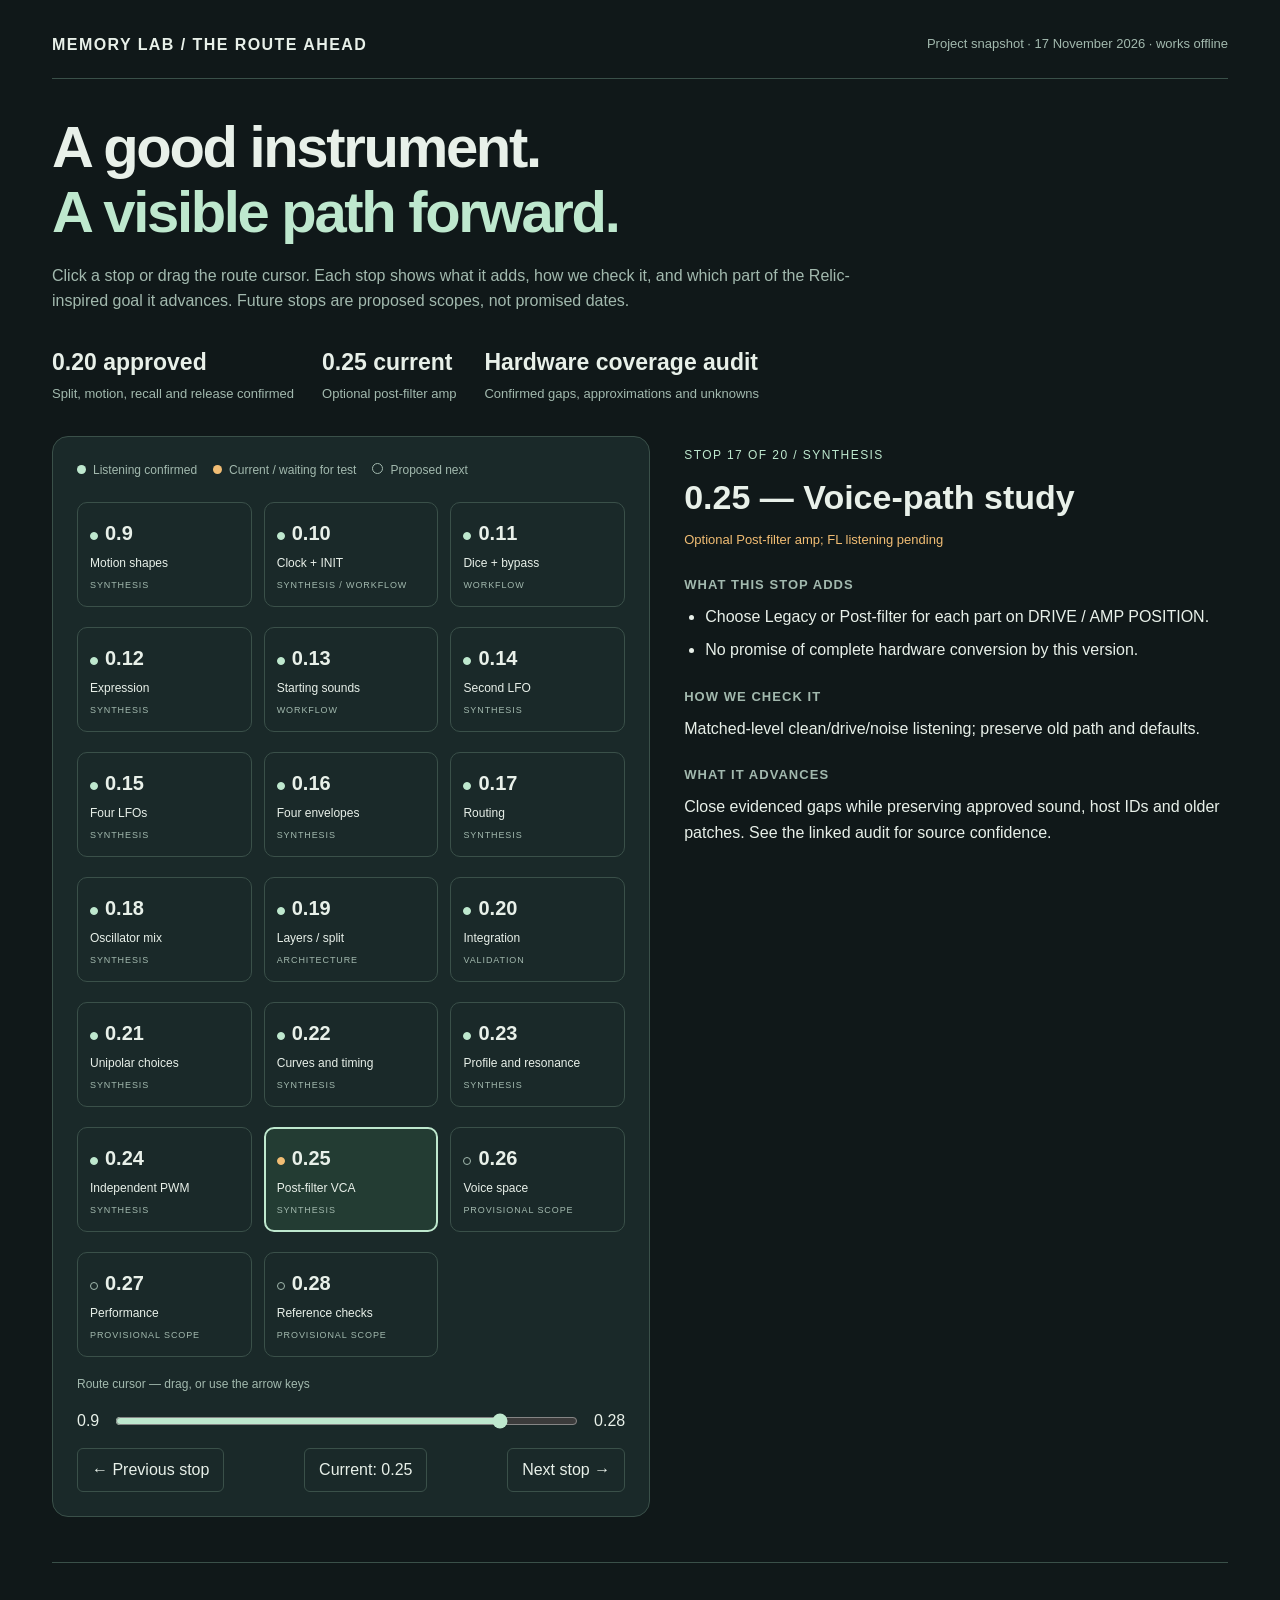
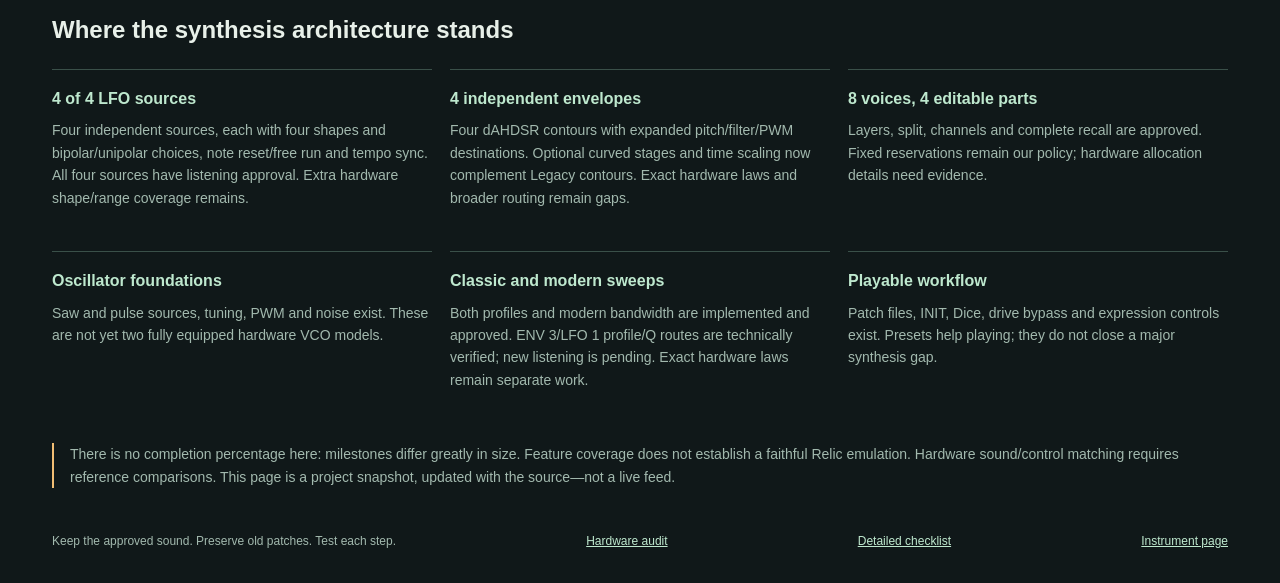
==== roadmap/index.html @ 3540ccc8 "Add optional post-filter amplitude path for 0.25" ====
<!doctype html>
<html lang="en">
<head>
<meta charset="utf-8"><meta name="viewport" content="width=device-width,initial-scale=1">
<title>Memory Lab — the route ahead</title>
<style>
:root{color-scheme:dark;--ink:#101819;--panel:#1a2929;--line:#3a5049;--text:#e8f0e9;--muted:#a2b9ae;--mint:#bee8ce;--amber:#f1bd74}*{box-sizing:border-box}body{margin:0;background:var(--ink);color:var(--text);font:16px/1.6 'Segoe UI',sans-serif}button,input{font:inherit}button{cursor:pointer}button:focus-visible,input:focus-visible,a:focus-visible{outline:3px solid var(--amber);outline-offset:5px}a{color:var(--mint)}.wrap{max-width:1240px;margin:auto;padding:32px}header{display:flex;justify-content:space-between;align-items:center;gap:24px;border-bottom:1px solid var(--line);padding-bottom:20px}.brand{font-weight:750;letter-spacing:.09em}.stamp{color:var(--muted);font-size:13px}h1{font-size:clamp(32px,5vw,58px);line-height:1.12;font-weight:600;letter-spacing:-.04em;margin:36px 0 18px}h1 em{color:var(--mint);font-style:normal}.intro{max-width:850px;color:var(--muted);margin-bottom:30px}.where{display:flex;gap:28px;flex-wrap:wrap;margin:24px 0}.where strong{display:block;font-size:23px}.where span{font-size:13px;color:var(--muted)}.layout{display:grid;grid-template-columns:1.1fr 1fr;gap:34px;margin-top:30px}.map{background:var(--panel);border:1px solid var(--line);border-radius:16px;padding:24px}.legend{display:flex;gap:16px;flex-wrap:wrap;color:var(--muted);font-size:12px;margin-bottom:22px}.legend span::before{content:'';display:inline-block;width:9px;height:9px;border-radius:50%;background:var(--mint);margin-right:7px}.legend span:nth-child(2)::before{background:var(--amber)}.legend span:nth-child(3)::before{background:transparent;border:1px solid var(--muted)}.route{display:grid;grid-template-columns:repeat(3,minmax(0,1fr));gap:20px 12px;position:relative}.stop{position:relative;text-align:left;color:var(--text);background:transparent;border:1px solid var(--line);border-radius:10px;min-height:105px;padding:13px 12px;transition:background .15s,border-color .15s}.stop:hover{background:#243d35}.stop[aria-pressed=true]{border:2px solid var(--mint);padding:12px 11px;background:#233c33}.stop .version{font-weight:700;font-size:20px;display:block}.stop .short{font-size:12px;line-height:1.3;display:block;margin-top:7px}.stop .dot{width:8px;height:8px;display:inline-block;border-radius:50%;background:transparent;border:1px solid var(--muted);margin-right:7px}.stop[data-status=approved] .dot{background:var(--mint);border-color:var(--mint)}.stop[data-status=ready] .dot,.stop[data-status=current] .dot{background:var(--amber);border-color:var(--amber)}.stop .kind{font-size:9px;letter-spacing:.1em;color:var(--muted);display:block;margin-top:7px}.route-help{font-size:12px;color:var(--muted);margin:18px 0 4px}.range-row{display:flex;align-items:center;gap:14px;margin:14px 0}input[type=range]{width:100%;accent-color:var(--mint);cursor:ew-resize}.nav{display:flex;justify-content:space-between;gap:12px}.nav button{color:var(--text);background:transparent;border:1px solid var(--line);border-radius:6px;padding:8px 14px}.nav button:disabled{opacity:.3;cursor:default}.detail{padding:10px 0}.kicker{color:var(--mint);letter-spacing:.12em;font-size:12px}.detail h2{font-size:34px;line-height:1.2;margin:12px 0}.status{font-size:13px;color:var(--amber);margin-bottom:22px}.detail h3{font-size:13px;letter-spacing:.08em;text-transform:uppercase;color:var(--muted);margin:24px 0 8px}.detail p{margin:8px 0}.detail ul{padding-left:21px;margin:8px 0}.detail li{margin:8px 0}.note{border-left:2px solid var(--amber);padding-left:16px;font-size:14px;color:var(--muted);margin-top:28px}.coverage{margin-top:45px;border-top:1px solid var(--line);padding-top:28px}.coverage h2{font-size:24px}.coverage-grid{display:grid;grid-template-columns:repeat(3,1fr);gap:18px}.coverage article{padding:16px 0;border-top:1px solid var(--line)}.coverage strong{color:var(--mint)}.coverage p{color:var(--muted);font-size:14px;margin:8px 0}footer{color:var(--muted);font-size:12px;padding-top:30px;display:flex;justify-content:space-between;gap:15px;flex-wrap:wrap}noscript{display:block;padding:20px;border:1px solid var(--amber)}@media(max-width:850px){.layout{grid-template-columns:1fr}.coverage-grid{grid-template-columns:1fr 1fr}.detail{min-height:0}}@media(max-width:480px){.wrap{padding:20px}.map{padding:16px}.route{gap:12px 8px}.stop{padding:10px 8px;min-height:110px}.stop[aria-pressed=true]{padding:9px 7px}.stop .short{font-size:11px}.stop .kind{font-size:8px}.coverage-grid{grid-template-columns:1fr}header{align-items:flex-start;flex-direction:column;gap:6px}.detail h2{font-size:28px}}@media(prefers-reduced-motion:reduce){*{transition:none!important}}
</style>
</head>
<body><main class="wrap">
<header><div class="brand">MEMORY LAB / THE ROUTE AHEAD</div><div class="stamp">Project snapshot · 17 November 2026 · works offline</div></header>
<h1>A good instrument.<br><em>A visible path forward.</em></h1>
<p class="intro">Click a stop or drag the route cursor. Each stop shows what it adds, how we check it, and which part of the Relic-inspired goal it advances. Future stops are proposed scopes, not promised dates.</p>
<div class="where"><div><strong>0.20 approved</strong><span>Split, motion, recall and release confirmed</span></div><div><strong>0.25 current</strong><span>Optional post-filter amp</span></div><div><strong>Hardware coverage audit</strong><span>Confirmed gaps, approximations and unknowns</span></div></div>
<div class="layout">
 <section class="map" aria-label="Interactive milestone route">
  <div class="legend"><span>Listening confirmed</span><span>Current / waiting for test</span><span>Proposed next</span></div>
  <div id="route" class="route" role="group" aria-label="Choose a version stop"></div>
  <p class="route-help"><label for="cursor">Route cursor — drag, or use the arrow keys</label></p>
  <div class="range-row"><span aria-hidden="true">0.9</span><input id="cursor" type="range" min="0" max="19" value="16" step="1" aria-label="Selected milestone"><span aria-hidden="true">0.28</span></div>
  <div class="nav"><button id="previous" type="button">← Previous stop</button><button id="current" type="button">Current: 0.25</button><button id="next" type="button">Next stop →</button></div>
 </section>
 <section id="detail" class="detail" aria-live="polite" aria-atomic="true"></section>
</div>
<section class="coverage"><h2>Where the synthesis architecture stands</h2><div class="coverage-grid">
<article><strong>4 of 4 LFO sources</strong><p>Four independent sources, each with four shapes and bipolar/unipolar choices, note reset/free run and tempo sync. All four sources have listening approval. Extra hardware shape/range coverage remains.</p></article>
<article><strong>4 independent envelopes</strong><p>Four dAHDSR contours with expanded pitch/filter/PWM destinations. Optional curved stages and time scaling now complement Legacy contours. Exact hardware laws and broader routing remain gaps.</p></article>
<article><strong>8 voices, 4 editable parts</strong><p>Layers, split, channels and complete recall are approved. Fixed reservations remain our policy; hardware allocation details need evidence.</p></article>
<article><strong>Oscillator foundations</strong><p>Saw and pulse sources, tuning, PWM and noise exist. These are not yet two fully equipped hardware VCO models.</p></article>
<article><strong>Classic and modern sweeps</strong><p>Both profiles and modern bandwidth are implemented and approved. ENV 3/LFO 1 profile/Q routes are technically verified; new listening is pending. Exact hardware laws remain separate work.</p></article>
<article><strong>Playable workflow</strong><p>Patch files, INIT, Dice, drive bypass and expression controls exist. Presets help playing; they do not close a major synthesis gap.</p></article>
</div></section>
<p class="note">There is no completion percentage here: milestones differ greatly in size. Feature coverage does not establish a faithful Relic emulation. Hardware sound/control matching requires reference comparisons. This page is a project snapshot, updated with the source—not a live feed.</p>
<footer><span>Keep the approved sound. Preserve old patches. Test each step.</span><a href="../RELIC-COVERAGE-AUDIT.md">Hardware audit</a><a href="../MILESTONES.md">Detailed checklist</a><a href="../docs/index.html">Instrument page</a></footer>
<noscript>Enable JavaScript for the clickable route. The current milestone is 0.20 integration. Waveforms and alpha.2 recall confirmed; modern filter checks approved; part sounds and recall confirmed; live CPU and full automation checks remain. The coverage summary below and the detailed checklist remain readable without it.</noscript>
</main>
<script>
"use strict";
const stops=[
 {v:"0.9",title:"LFO shapes",short:"Motion shapes",kind:"Synthesis",status:"approved",state:"Implemented · Holger confirmed musical behaviour",adds:["Sine, triangle, rising saw and pulse modulation.","Existing sine patches keep their sound."],check:"Compare shapes on pitch, PWM and cutoff.",goal:"Broader movement from the existing single per-voice LFO. Four independent LFOs are not implemented yet."},
 {v:"0.10",title:"Motion clock + INIT",short:"Clock + INIT",kind:"Synthesis / workflow",status:"approved",state:"Implemented · clock movement confirmed by Holger",adds:["Host-tempo sync, six divisions and internal fallback tempo.","Note-retrigger or free-running LFO phase.","INIT restores the factory sound."],check:"Hear tempo-related movement; compare note resets and free run.",goal:"Timing control for modulation; not PPQ/bar phase alignment or additional LFOs."},
 {v:"0.11",title:"Dice + drive bypass",short:"Dice + bypass",kind:"Workflow",status:"approved",state:"Implemented · generated sounds, bypass and Undo confirmed",adds:["Bounded random patches, section locks and one-roll Undo.","Optional BYPASS DRIVES sets both drives to zero on the next roll."],check:"Roll, check both drive values, then Undo to the previous complete sound.",goal:"Sound discovery and safe experimentation. This does not add a missing Relic synthesis module."},
 {v:"0.12",title:"Keyboard expression",short:"Expression",kind:"Synthesis",status:"approved",state:"Implemented · all three expression controls confirmed with keyboard",adds:["Independent amplitude and filter-envelope velocity sensitivity.","Filter key tracking around MIDI 60 / C4.","49 stable host controls; existing patches retain neutral defaults."],check:"Soft/hard same-note comparisons; C3/C4/C5 at 0% versus 100% tracking.",goal:"More deliberate performance response. Channel pressure exists; full MPE does not."},
 {v:"0.13",title:"Starting sounds + browser",short:"Starting sounds",kind:"Workflow",status:"approved",state:"Implemented · all eight starting sounds approved by Holger",adds:["Eight original starting sounds, from bass/pluck to pad/noise and clocked arp.","Category selection, explicit LOAD SOUND and one-step UNDO LOAD.","Browsing is passive; loading preserves output and sets both drives to zero."],check:"Browse without changing audio. Load, play fresh notes, check output/drives, then Undo. Try saved edits through ordinary SAVE/LOAD.",goal:"Makes the instrument easier to explore. No DSP, parameter-count or patch-schema change; not a major synthesis-coverage milestone."},
 {v:"0.14",title:"A second independent LFO",short:"Second LFO",kind:"Synthesis",status:"approved",state:"Implemented · LFO 2 routes, combined movement, sync, retrigger and recall confirmed",adds:["A second per-voice modulation source with independent timing and shape.","Separate depths for useful destinations; new controls default inactive."],check:"Hear two different rates at once; isolate each source and verify old-patch parity.",goal:"First step from one LFO toward four independent modulation sources."},
 {v:"0.15",title:"Four independent LFOs",short:"Four LFOs",kind:"Synthesis",status:"approved",state:"LFO 3 filter / LFO 4 pitch solo and combined confirmed; patch and FL restart recall confirmed",adds:["LFO 3 and LFO 4 add independent timing, shape and pitch/PWM/filter depths.","All added depths default inactive; old sounds and LFO 1/2 settings are preserved.","Four shapes per source now; further shapes, ranges and routing remain explicit gaps."],check:"Solo each source, combine rates/shapes, exercise sync/retrigger and measure CPU.",goal:"Closes the LFO-count gap. Count alone does not establish identical hardware behaviour."},
 {v:"0.16",title:"Four envelopes",short:"Four envelopes",kind:"Synthesis",status:"approved",state:"ENV 3 pitch, ENV 4 cutoff, patch and full FL restart recall confirmed",adds:["Third and fourth independent per-voice dAHDSR envelopes.","Independent pitch/filter depths, contour previews and old-sound preservation."],check:"Isolate each contour, then combine sustained and percussive modulation. Check release and voice stealing.",goal:"Closes the envelope-count gap while preserving existing amplitude/filter contours."},
 {v:"0.17",title:"Broader modulation routing",short:"Routing",kind:"Synthesis",status:"approved",state:"Tested routes, auto-load and patch/FL restart recall confirmed",adds:["Four LFO tremolo depths, pitch from amplitude/filter contours, ENV 3/4 PWM.","Optional preset auto-load, off by default; previous IDs and sounds preserved."],check:"Zero-amount bypass, destination isolation, combined extremes, automation and state migration.",goal:"Connects the additional sources into a useful instrument. Exact hardware routing still needs a refreshed specification."},
 {v:"0.18",title:"Oscillator expansion: first step",short:"Oscillator mix",kind:"Synthesis",status:"approved",state:"Waveforms, modern sweep/BW, inactive controls and patch/project recall confirmed",adds:["OSC 1 pulse, OSC 2 saw and separate static OSC 1 pulse width.","106 controls; old sounds preserved. FILTER / MODERN adds the continuous five-profile sweep and bandwidth."],check:"Waveform and recall tests passed. Next: enable MODERN, sweep profile, compare BP4 bandwidth, save/reload.",goal:"Expands both oscillator cores without claiming hard sync or a measured SEM circuit model."},
 {v:"0.19",title:"Four editable parts",short:"Layers / split",kind:"Architecture",status:"approved",state:"Holger confirmed layers, split, complete recall, voice reservations and MIDI routing",adds:["Single / 2-layer / 2-way split / 4-layer share eight voices.","Independent sounds, MIDI channels, selected-part editing, copy and complete persistence.","409 stable controls; older sounds migrate to Single / Part 1."],check:"Prepare two distinct sounds, compare layer and split, then save/load and project recall.",goal:"First playable multitimbral checkpoint; fixed reservations and one global arp remain limits."},
 {v:"0.20",title:"The instrument together",short:"Integration",kind:"Validation",status:"approved",state:"Technical checks and Holger split/motion/release regression approved",adds:["Four-rate combined parts, filters, modulation, drive and arp tests.","34 existing actual VST3 recordings remain byte-identical; three combined module fixtures pass.","409 IDs, schema 15 and host state 17 remain unchanged."],check:"Patch/host/block exact parity, voice cap, tempo fallback, panic and actual module lifecycle. Live CPU, FL recording/undo and long playing remain open.",goal:"A reliability checkpoint, not a claim of complete hardware conversion. Remaining oscillator/modulation coverage and hardware reference comparisons guide the next stages."},
{"v": "0.21", "title": "LFO polarity", "short": "Unipolar choices", "kind": "Synthesis", "status": "approved", "state": "Holger confirmed PULSE/SINE polarity, patch/project recall and older 0.17 patch loading", "adds": ["Four-source unipolar options; preserve existing bipolar patches.", "No promise of complete hardware conversion by this version."], "check": "Append neutral-default controls; verify preview, tremolo math, signs and recall.", "goal": "Close evidenced gaps while preserving approved sound, host IDs and older patches. See the linked audit for source confidence."},
{"v": "0.22", "title": "Envelope character", "short": "Curves and timing", "kind": "Synthesis", "status": "approved", "state": "Holger confirmed amplitude curves, timing scale, patch recall and FL restart recall", "adds": ["Optional exponential contours and extended timing with compatible mapping.", "No promise of complete hardware conversion by this version."], "check": "Compare contour fixtures, stage edges and release; do not claim exact CEM3310 behavior.", "goal": "Close evidenced gaps while preserving approved sound, host IDs and older patches. See the linked audit for source confidence."},
{"v": "0.23", "title": "Filter modulation", "short": "Profile and resonance", "kind": "Synthesis", "status": "approved", "state": "Individual routes heard in FL Studio", "adds": ["Add evidenced profile/resonance destinations before a general matrix.", "No promise of complete hardware conversion by this version."], "check": "Isolate routes; check smoothing, stability, high-Q headroom and recall.", "goal": "Close evidenced gaps while preserving approved sound, host IDs and older patches. See the linked audit for source confidence."},
{"v": "0.24", "title": "Oscillator coverage", "short": "Independent PWM", "kind": "Synthesis", "status": "approved", "state": "PWM movement, isolation and patch recall confirmed in FL", "adds": ["Add six independent OSC 1 PWM depths per part. Sync and cross-modulation remain separate investigations.", "No promise of complete hardware conversion by this version."], "check": "Spectral/aliasing checks, single-note/chord audio and exact legacy preservation.", "goal": "Close evidenced gaps while preserving approved sound, host IDs and older patches. See the linked audit for source confidence."},
{"v": "0.25", "title": "Voice-path study", "short": "Post-filter VCA", "kind": "Synthesis", "status": "current", "state": "Optional Post-filter amp; FL listening pending", "adds": ["Choose Legacy or Post-filter for each part on DRIVE / AMP POSITION.", "No promise of complete hardware conversion by this version."], "check": "Matched-level clean/drive/noise listening; preserve old path and defaults.", "goal": "Close evidenced gaps while preserving approved sound, host IDs and older patches. See the linked audit for source confidence."},
{"v": "0.26", "title": "Stereo and unison", "short": "Voice space", "kind": "Provisional scope", "status": "planned", "state": "Proposed scope; can split or change with evidence", "adds": ["Investigate voice pan, output buses and four/eight-voice stacks.", "No promise of complete hardware conversion by this version."], "check": "Verify voice budget, routing, normalization and evidence for hardware policy.", "goal": "Close evidenced gaps while preserving approved sound, host IDs and older patches. See the linked audit for source confidence."},
{"v": "0.27", "title": "Parts and expression", "short": "Performance", "kind": "Provisional scope", "status": "planned", "state": "Proposed scope; can split or change with evidence", "adds": ["Extend zones/reservations and expression where evidence supports them.", "No promise of complete hardware conversion by this version."], "check": "Controller/state tests; individual-key bends alone do not prove complete MPE.", "goal": "Close evidenced gaps while preserving approved sound, host IDs and older patches. See the linked audit for source confidence."},
{"v": "0.28", "title": "Fidelity and release review", "short": "Reference checks", "kind": "Provisional scope", "status": "planned", "state": "Proposed scope; can split or change with evidence", "adds": ["Run hardware comparisons where possible, realtime and full DAW checks.", "No promise of complete hardware conversion by this version."], "check": "CPU/dropout, aliasing, automation/undo and long playing; explicitly retain unknowns.", "goal": "Close evidenced gaps while preserving approved sound, host IDs and older patches. See the linked audit for source confidence."}
];
const route=document.getElementById('route'),cursor=document.getElementById('cursor'),detail=document.getElementById('detail');
let selected=14;
stops.forEach((s,i)=>{const b=document.createElement('button');b.type='button';b.className='stop';b.dataset.status=s.status;b.setAttribute('aria-label',`${s.v}: ${s.title}. ${s.state}`);b.innerHTML=`<span class="version"><span class="dot" aria-hidden="true"></span>${s.v}</span><span class="short">${s.short}</span><span class="kind">${s.kind.toUpperCase()}</span>`;b.addEventListener('click',()=>select(i));route.appendChild(b);});
function select(index){selected=Math.max(0,Math.min(stops.length-1,index));const s=stops[selected];cursor.value=selected;cursor.setAttribute('aria-valuetext',`${s.v}: ${s.title}`);[...route.children].forEach((b,i)=>b.setAttribute('aria-pressed',String(i===selected)));detail.innerHTML=`<div class="kicker">STOP ${selected+1} OF ${stops.length} / ${s.kind.toUpperCase()}</div><h2>${s.v} — ${s.title}</h2><div class="status">${s.state}</div><h3>What this stop adds</h3><ul>${s.adds.map(t=>`<li>${t}</li>`).join('')}</ul><h3>How we check it</h3><p>${s.check}</p><h3>What it advances</h3><p>${s.goal}</p>`;document.getElementById('previous').disabled=selected===0;document.getElementById('next').disabled=selected===stops.length-1;}
cursor.addEventListener('input',()=>select(Number(cursor.value)));document.getElementById('previous').addEventListener('click',()=>select(selected-1));document.getElementById('next').addEventListener('click',()=>select(selected+1));document.getElementById('current').addEventListener('click',()=>select(16));select(16);
</script></body></html>
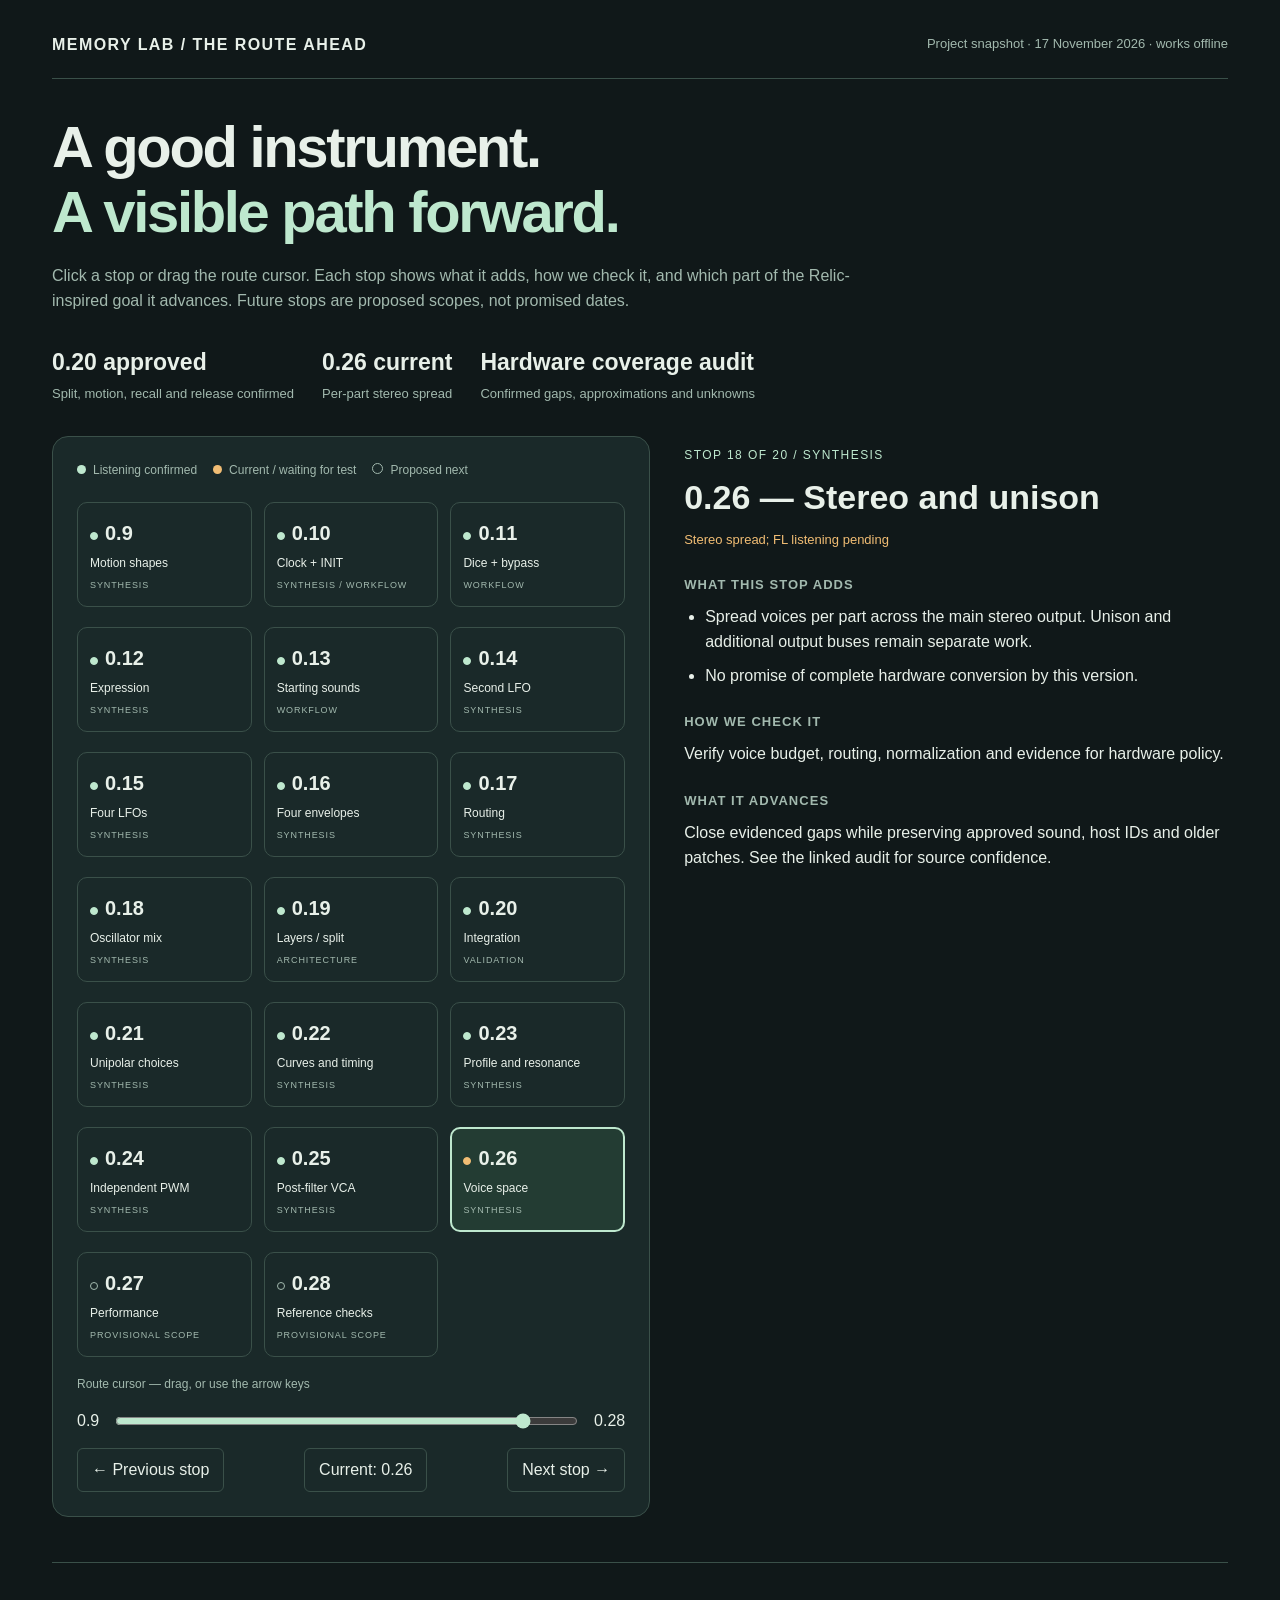
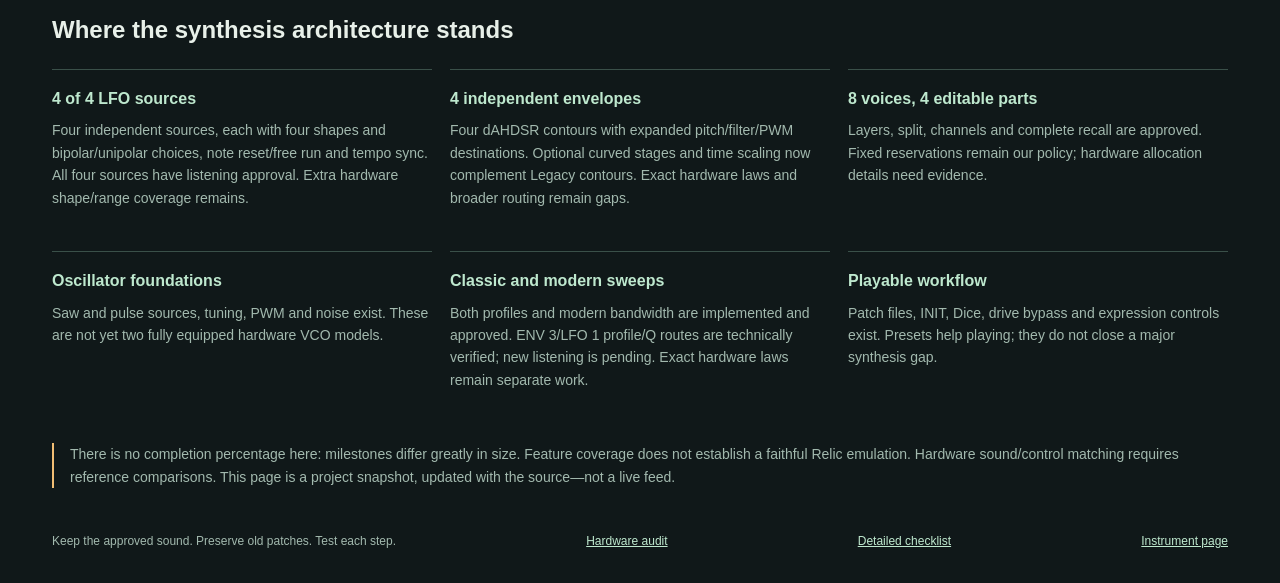
==== commit 38d78690: "Add per-part stereo voice spread for 0.26" ====
--- a/roadmap/index.html
+++ b/roadmap/index.html
@@ -11,14 +11,14 @@
 <header><div class="brand">MEMORY LAB / THE ROUTE AHEAD</div><div class="stamp">Project snapshot · 17 November 2026 · works offline</div></header>
 <h1>A good instrument.<br><em>A visible path forward.</em></h1>
 <p class="intro">Click a stop or drag the route cursor. Each stop shows what it adds, how we check it, and which part of the Relic-inspired goal it advances. Future stops are proposed scopes, not promised dates.</p>
-<div class="where"><div><strong>0.20 approved</strong><span>Split, motion, recall and release confirmed</span></div><div><strong>0.25 current</strong><span>Optional post-filter amp</span></div><div><strong>Hardware coverage audit</strong><span>Confirmed gaps, approximations and unknowns</span></div></div>
+<div class="where"><div><strong>0.20 approved</strong><span>Split, motion, recall and release confirmed</span></div><div><strong>0.26 current</strong><span>Per-part stereo spread</span></div><div><strong>Hardware coverage audit</strong><span>Confirmed gaps, approximations and unknowns</span></div></div>
 <div class="layout">
  <section class="map" aria-label="Interactive milestone route">
   <div class="legend"><span>Listening confirmed</span><span>Current / waiting for test</span><span>Proposed next</span></div>
   <div id="route" class="route" role="group" aria-label="Choose a version stop"></div>
   <p class="route-help"><label for="cursor">Route cursor — drag, or use the arrow keys</label></p>
-  <div class="range-row"><span aria-hidden="true">0.9</span><input id="cursor" type="range" min="0" max="19" value="16" step="1" aria-label="Selected milestone"><span aria-hidden="true">0.28</span></div>
-  <div class="nav"><button id="previous" type="button">← Previous stop</button><button id="current" type="button">Current: 0.25</button><button id="next" type="button">Next stop →</button></div>
+  <div class="range-row"><span aria-hidden="true">0.9</span><input id="cursor" type="range" min="0" max="19" value="17" step="1" aria-label="Selected milestone"><span aria-hidden="true">0.28</span></div>
+  <div class="nav"><button id="previous" type="button">← Previous stop</button><button id="current" type="button">Current: 0.26</button><button id="next" type="button">Next stop →</button></div>
  </section>
  <section id="detail" class="detail" aria-live="polite" aria-atomic="true"></section>
 </div>
@@ -53,8 +53,8 @@
 {"v": "0.22", "title": "Envelope character", "short": "Curves and timing", "kind": "Synthesis", "status": "approved", "state": "Holger confirmed amplitude curves, timing scale, patch recall and FL restart recall", "adds": ["Optional exponential contours and extended timing with compatible mapping.", "No promise of complete hardware conversion by this version."], "check": "Compare contour fixtures, stage edges and release; do not claim exact CEM3310 behavior.", "goal": "Close evidenced gaps while preserving approved sound, host IDs and older patches. See the linked audit for source confidence."},
 {"v": "0.23", "title": "Filter modulation", "short": "Profile and resonance", "kind": "Synthesis", "status": "approved", "state": "Individual routes heard in FL Studio", "adds": ["Add evidenced profile/resonance destinations before a general matrix.", "No promise of complete hardware conversion by this version."], "check": "Isolate routes; check smoothing, stability, high-Q headroom and recall.", "goal": "Close evidenced gaps while preserving approved sound, host IDs and older patches. See the linked audit for source confidence."},
 {"v": "0.24", "title": "Oscillator coverage", "short": "Independent PWM", "kind": "Synthesis", "status": "approved", "state": "PWM movement, isolation and patch recall confirmed in FL", "adds": ["Add six independent OSC 1 PWM depths per part. Sync and cross-modulation remain separate investigations.", "No promise of complete hardware conversion by this version."], "check": "Spectral/aliasing checks, single-note/chord audio and exact legacy preservation.", "goal": "Close evidenced gaps while preserving approved sound, host IDs and older patches. See the linked audit for source confidence."},
-{"v": "0.25", "title": "Voice-path study", "short": "Post-filter VCA", "kind": "Synthesis", "status": "current", "state": "Optional Post-filter amp; FL listening pending", "adds": ["Choose Legacy or Post-filter for each part on DRIVE / AMP POSITION.", "No promise of complete hardware conversion by this version."], "check": "Matched-level clean/drive/noise listening; preserve old path and defaults.", "goal": "Close evidenced gaps while preserving approved sound, host IDs and older patches. See the linked audit for source confidence."},
-{"v": "0.26", "title": "Stereo and unison", "short": "Voice space", "kind": "Provisional scope", "status": "planned", "state": "Proposed scope; can split or change with evidence", "adds": ["Investigate voice pan, output buses and four/eight-voice stacks.", "No promise of complete hardware conversion by this version."], "check": "Verify voice budget, routing, normalization and evidence for hardware policy.", "goal": "Close evidenced gaps while preserving approved sound, host IDs and older patches. See the linked audit for source confidence."},
+{"v": "0.25", "title": "Voice-path study", "short": "Post-filter VCA", "kind": "Synthesis", "status": "approved", "state": "Clean and driven comparisons heard in FL", "adds": ["Choose Legacy or Post-filter for each part on DRIVE / AMP POSITION.", "No promise of complete hardware conversion by this version."], "check": "Matched-level clean/drive/noise listening; preserve old path and defaults.", "goal": "Close evidenced gaps while preserving approved sound, host IDs and older patches. See the linked audit for source confidence."},
+{"v": "0.26", "title": "Stereo and unison", "short": "Voice space", "kind": "Synthesis", "status": "current", "state": "Stereo spread; FL listening pending", "adds": ["Spread voices per part across the main stereo output. Unison and additional output buses remain separate work.", "No promise of complete hardware conversion by this version."], "check": "Verify voice budget, routing, normalization and evidence for hardware policy.", "goal": "Close evidenced gaps while preserving approved sound, host IDs and older patches. See the linked audit for source confidence."},
 {"v": "0.27", "title": "Parts and expression", "short": "Performance", "kind": "Provisional scope", "status": "planned", "state": "Proposed scope; can split or change with evidence", "adds": ["Extend zones/reservations and expression where evidence supports them.", "No promise of complete hardware conversion by this version."], "check": "Controller/state tests; individual-key bends alone do not prove complete MPE.", "goal": "Close evidenced gaps while preserving approved sound, host IDs and older patches. See the linked audit for source confidence."},
 {"v": "0.28", "title": "Fidelity and release review", "short": "Reference checks", "kind": "Provisional scope", "status": "planned", "state": "Proposed scope; can split or change with evidence", "adds": ["Run hardware comparisons where possible, realtime and full DAW checks.", "No promise of complete hardware conversion by this version."], "check": "CPU/dropout, aliasing, automation/undo and long playing; explicitly retain unknowns.", "goal": "Close evidenced gaps while preserving approved sound, host IDs and older patches. See the linked audit for source confidence."}
 ];
@@ -62,5 +62,5 @@
 let selected=14;
 stops.forEach((s,i)=>{const b=document.createElement('button');b.type='button';b.className='stop';b.dataset.status=s.status;b.setAttribute('aria-label',`${s.v}: ${s.title}. ${s.state}`);b.innerHTML=`<span class="version"><span class="dot" aria-hidden="true"></span>${s.v}</span><span class="short">${s.short}</span><span class="kind">${s.kind.toUpperCase()}</span>`;b.addEventListener('click',()=>select(i));route.appendChild(b);});
 function select(index){selected=Math.max(0,Math.min(stops.length-1,index));const s=stops[selected];cursor.value=selected;cursor.setAttribute('aria-valuetext',`${s.v}: ${s.title}`);[...route.children].forEach((b,i)=>b.setAttribute('aria-pressed',String(i===selected)));detail.innerHTML=`<div class="kicker">STOP ${selected+1} OF ${stops.length} / ${s.kind.toUpperCase()}</div><h2>${s.v} — ${s.title}</h2><div class="status">${s.state}</div><h3>What this stop adds</h3><ul>${s.adds.map(t=>`<li>${t}</li>`).join('')}</ul><h3>How we check it</h3><p>${s.check}</p><h3>What it advances</h3><p>${s.goal}</p>`;document.getElementById('previous').disabled=selected===0;document.getElementById('next').disabled=selected===stops.length-1;}
-cursor.addEventListener('input',()=>select(Number(cursor.value)));document.getElementById('previous').addEventListener('click',()=>select(selected-1));document.getElementById('next').addEventListener('click',()=>select(selected+1));document.getElementById('current').addEventListener('click',()=>select(16));select(16);
+cursor.addEventListener('input',()=>select(Number(cursor.value)));document.getElementById('previous').addEventListener('click',()=>select(selected-1));document.getElementById('next').addEventListener('click',()=>select(selected+1));document.getElementById('current').addEventListener('click',()=>select(17));select(17);
 </script></body></html>
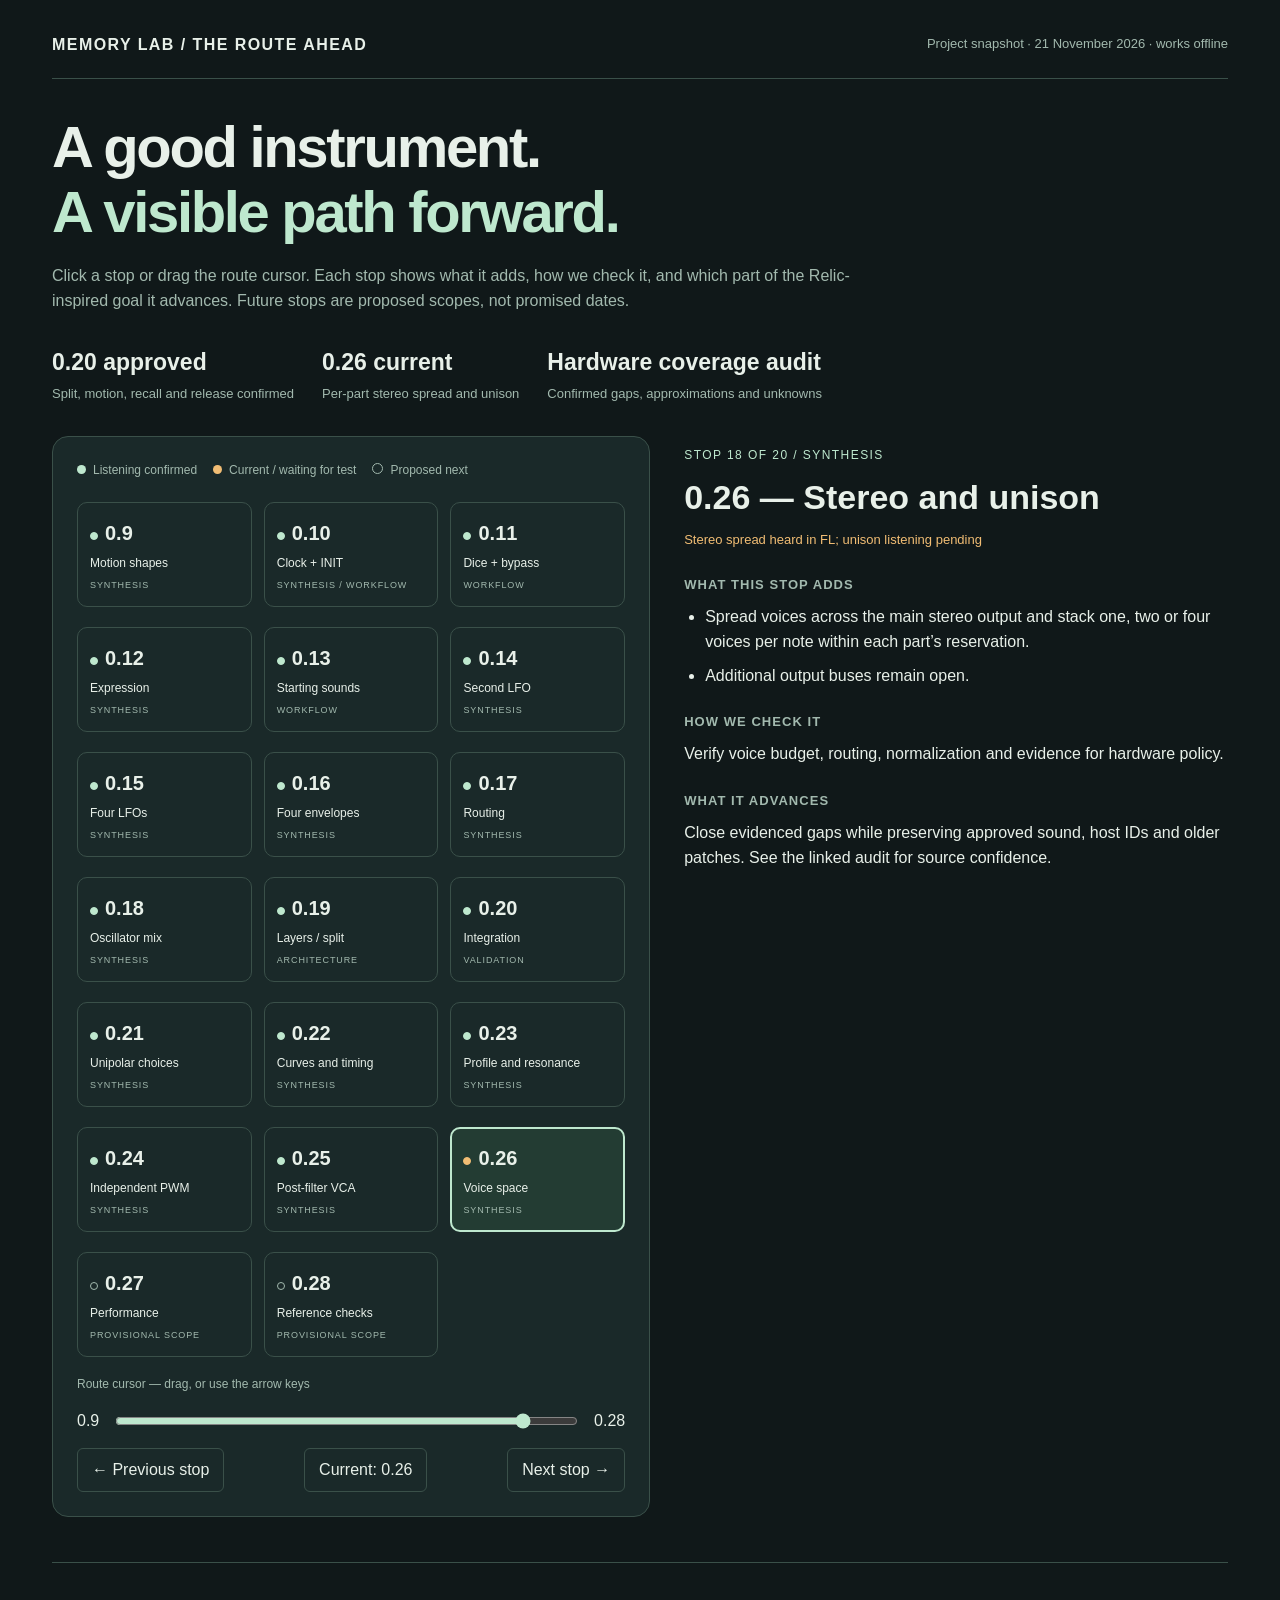
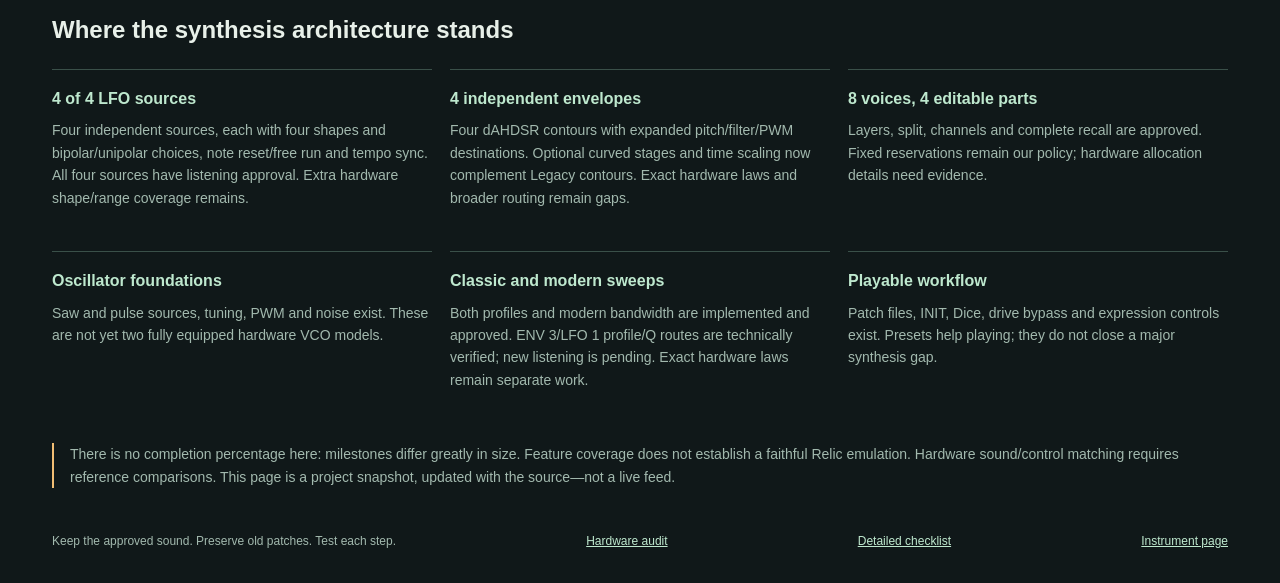
==== commit 93fb7328: "Add per-part unison to Memory Lab Study" ====
--- a/roadmap/index.html
+++ b/roadmap/index.html
@@ -8,10 +8,10 @@
 </style>
 </head>
 <body><main class="wrap">
-<header><div class="brand">MEMORY LAB / THE ROUTE AHEAD</div><div class="stamp">Project snapshot · 17 November 2026 · works offline</div></header>
+<header><div class="brand">MEMORY LAB / THE ROUTE AHEAD</div><div class="stamp">Project snapshot · 21 November 2026 · works offline</div></header>
 <h1>A good instrument.<br><em>A visible path forward.</em></h1>
 <p class="intro">Click a stop or drag the route cursor. Each stop shows what it adds, how we check it, and which part of the Relic-inspired goal it advances. Future stops are proposed scopes, not promised dates.</p>
-<div class="where"><div><strong>0.20 approved</strong><span>Split, motion, recall and release confirmed</span></div><div><strong>0.26 current</strong><span>Per-part stereo spread</span></div><div><strong>Hardware coverage audit</strong><span>Confirmed gaps, approximations and unknowns</span></div></div>
+<div class="where"><div><strong>0.20 approved</strong><span>Split, motion, recall and release confirmed</span></div><div><strong>0.26 current</strong><span>Per-part stereo spread and unison</span></div><div><strong>Hardware coverage audit</strong><span>Confirmed gaps, approximations and unknowns</span></div></div>
 <div class="layout">
  <section class="map" aria-label="Interactive milestone route">
   <div class="legend"><span>Listening confirmed</span><span>Current / waiting for test</span><span>Proposed next</span></div>
@@ -54,7 +54,7 @@
 {"v": "0.23", "title": "Filter modulation", "short": "Profile and resonance", "kind": "Synthesis", "status": "approved", "state": "Individual routes heard in FL Studio", "adds": ["Add evidenced profile/resonance destinations before a general matrix.", "No promise of complete hardware conversion by this version."], "check": "Isolate routes; check smoothing, stability, high-Q headroom and recall.", "goal": "Close evidenced gaps while preserving approved sound, host IDs and older patches. See the linked audit for source confidence."},
 {"v": "0.24", "title": "Oscillator coverage", "short": "Independent PWM", "kind": "Synthesis", "status": "approved", "state": "PWM movement, isolation and patch recall confirmed in FL", "adds": ["Add six independent OSC 1 PWM depths per part. Sync and cross-modulation remain separate investigations.", "No promise of complete hardware conversion by this version."], "check": "Spectral/aliasing checks, single-note/chord audio and exact legacy preservation.", "goal": "Close evidenced gaps while preserving approved sound, host IDs and older patches. See the linked audit for source confidence."},
 {"v": "0.25", "title": "Voice-path study", "short": "Post-filter VCA", "kind": "Synthesis", "status": "approved", "state": "Clean and driven comparisons heard in FL", "adds": ["Choose Legacy or Post-filter for each part on DRIVE / AMP POSITION.", "No promise of complete hardware conversion by this version."], "check": "Matched-level clean/drive/noise listening; preserve old path and defaults.", "goal": "Close evidenced gaps while preserving approved sound, host IDs and older patches. See the linked audit for source confidence."},
-{"v": "0.26", "title": "Stereo and unison", "short": "Voice space", "kind": "Synthesis", "status": "current", "state": "Stereo spread; FL listening pending", "adds": ["Spread voices per part across the main stereo output. Unison and additional output buses remain separate work.", "No promise of complete hardware conversion by this version."], "check": "Verify voice budget, routing, normalization and evidence for hardware policy.", "goal": "Close evidenced gaps while preserving approved sound, host IDs and older patches. See the linked audit for source confidence."},
+{"v": "0.26", "title": "Stereo and unison", "short": "Voice space", "kind": "Synthesis", "status": "current", "state": "Stereo spread heard in FL; unison listening pending", "adds": ["Spread voices across the main stereo output and stack one, two or four voices per note within each part’s reservation.", "Additional output buses remain open."], "check": "Verify voice budget, routing, normalization and evidence for hardware policy.", "goal": "Close evidenced gaps while preserving approved sound, host IDs and older patches. See the linked audit for source confidence."},
 {"v": "0.27", "title": "Parts and expression", "short": "Performance", "kind": "Provisional scope", "status": "planned", "state": "Proposed scope; can split or change with evidence", "adds": ["Extend zones/reservations and expression where evidence supports them.", "No promise of complete hardware conversion by this version."], "check": "Controller/state tests; individual-key bends alone do not prove complete MPE.", "goal": "Close evidenced gaps while preserving approved sound, host IDs and older patches. See the linked audit for source confidence."},
 {"v": "0.28", "title": "Fidelity and release review", "short": "Reference checks", "kind": "Provisional scope", "status": "planned", "state": "Proposed scope; can split or change with evidence", "adds": ["Run hardware comparisons where possible, realtime and full DAW checks.", "No promise of complete hardware conversion by this version."], "check": "CPU/dropout, aliasing, automation/undo and long playing; explicitly retain unknowns.", "goal": "Close evidenced gaps while preserving approved sound, host IDs and older patches. See the linked audit for source confidence."}
 ];
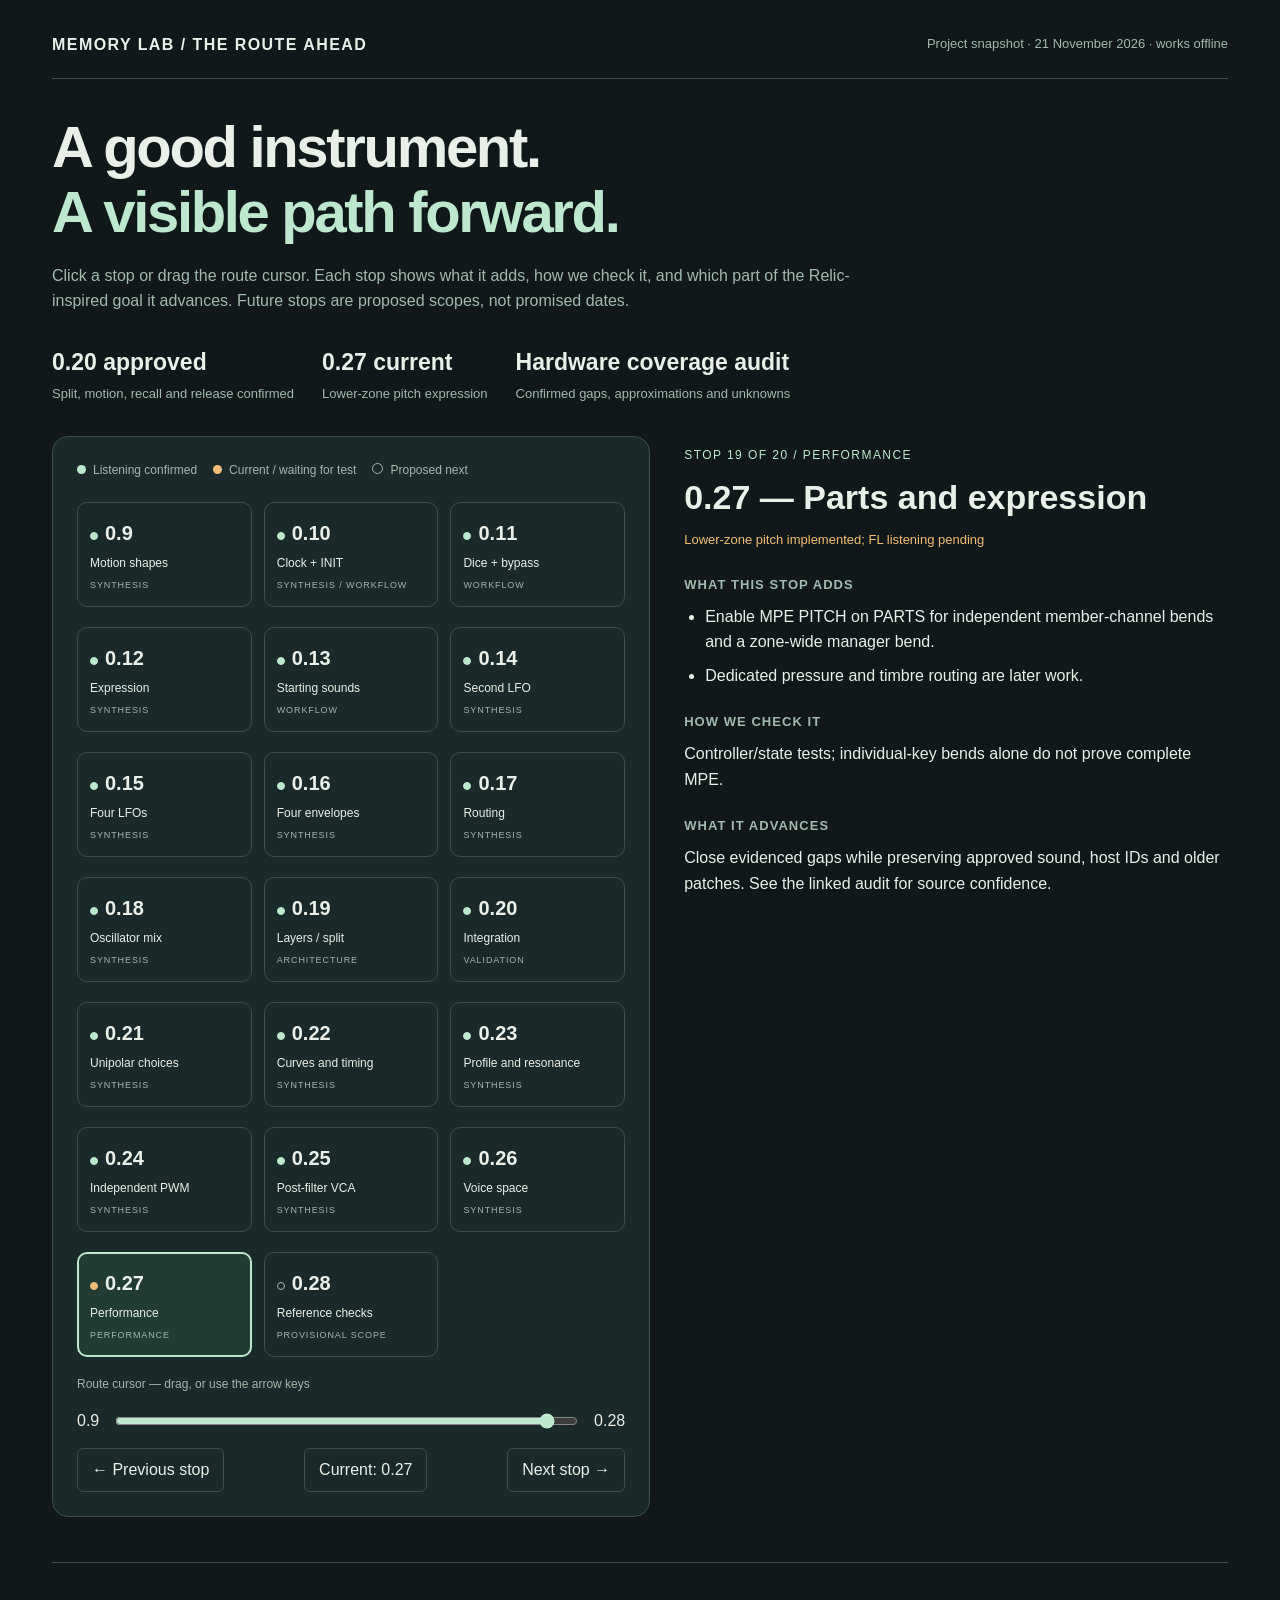
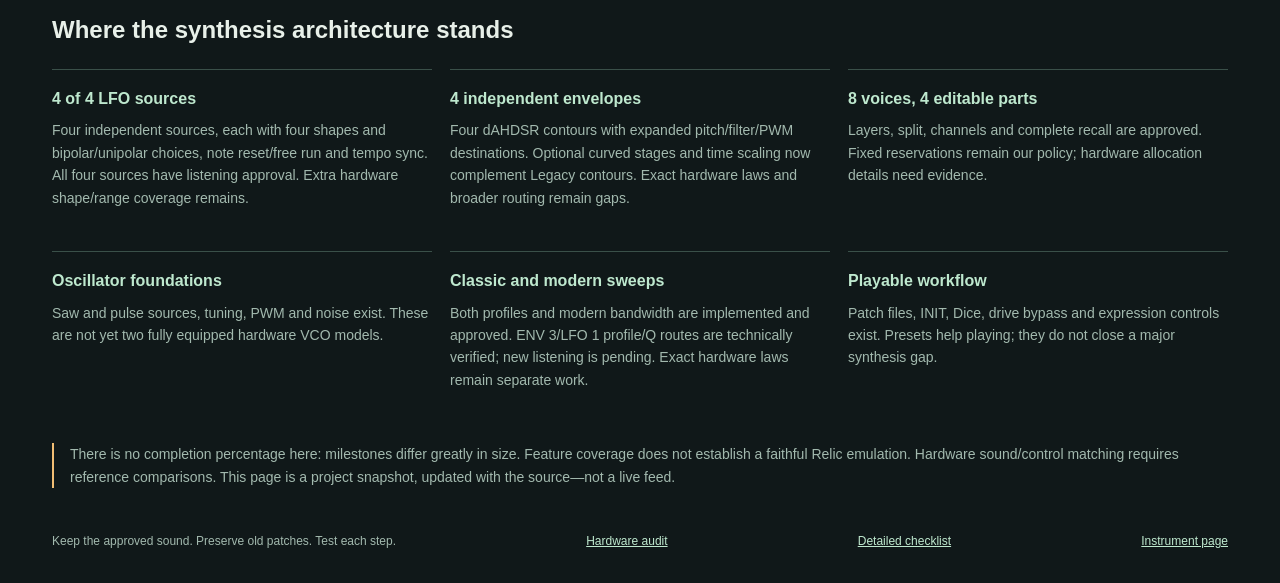
==== commit ad4544ee: "Add opt-in lower-zone pitch expression" ====
--- a/roadmap/index.html
+++ b/roadmap/index.html
@@ -11,14 +11,14 @@
 <header><div class="brand">MEMORY LAB / THE ROUTE AHEAD</div><div class="stamp">Project snapshot · 21 November 2026 · works offline</div></header>
 <h1>A good instrument.<br><em>A visible path forward.</em></h1>
 <p class="intro">Click a stop or drag the route cursor. Each stop shows what it adds, how we check it, and which part of the Relic-inspired goal it advances. Future stops are proposed scopes, not promised dates.</p>
-<div class="where"><div><strong>0.20 approved</strong><span>Split, motion, recall and release confirmed</span></div><div><strong>0.26 current</strong><span>Per-part stereo spread and unison</span></div><div><strong>Hardware coverage audit</strong><span>Confirmed gaps, approximations and unknowns</span></div></div>
+<div class="where"><div><strong>0.20 approved</strong><span>Split, motion, recall and release confirmed</span></div><div><strong>0.27 current</strong><span>Lower-zone pitch expression</span></div><div><strong>Hardware coverage audit</strong><span>Confirmed gaps, approximations and unknowns</span></div></div>
 <div class="layout">
  <section class="map" aria-label="Interactive milestone route">
   <div class="legend"><span>Listening confirmed</span><span>Current / waiting for test</span><span>Proposed next</span></div>
   <div id="route" class="route" role="group" aria-label="Choose a version stop"></div>
   <p class="route-help"><label for="cursor">Route cursor — drag, or use the arrow keys</label></p>
   <div class="range-row"><span aria-hidden="true">0.9</span><input id="cursor" type="range" min="0" max="19" value="17" step="1" aria-label="Selected milestone"><span aria-hidden="true">0.28</span></div>
-  <div class="nav"><button id="previous" type="button">← Previous stop</button><button id="current" type="button">Current: 0.26</button><button id="next" type="button">Next stop →</button></div>
+  <div class="nav"><button id="previous" type="button">← Previous stop</button><button id="current" type="button">Current: 0.27</button><button id="next" type="button">Next stop →</button></div>
  </section>
  <section id="detail" class="detail" aria-live="polite" aria-atomic="true"></section>
 </div>
@@ -54,13 +54,13 @@
 {"v": "0.23", "title": "Filter modulation", "short": "Profile and resonance", "kind": "Synthesis", "status": "approved", "state": "Individual routes heard in FL Studio", "adds": ["Add evidenced profile/resonance destinations before a general matrix.", "No promise of complete hardware conversion by this version."], "check": "Isolate routes; check smoothing, stability, high-Q headroom and recall.", "goal": "Close evidenced gaps while preserving approved sound, host IDs and older patches. See the linked audit for source confidence."},
 {"v": "0.24", "title": "Oscillator coverage", "short": "Independent PWM", "kind": "Synthesis", "status": "approved", "state": "PWM movement, isolation and patch recall confirmed in FL", "adds": ["Add six independent OSC 1 PWM depths per part. Sync and cross-modulation remain separate investigations.", "No promise of complete hardware conversion by this version."], "check": "Spectral/aliasing checks, single-note/chord audio and exact legacy preservation.", "goal": "Close evidenced gaps while preserving approved sound, host IDs and older patches. See the linked audit for source confidence."},
 {"v": "0.25", "title": "Voice-path study", "short": "Post-filter VCA", "kind": "Synthesis", "status": "approved", "state": "Clean and driven comparisons heard in FL", "adds": ["Choose Legacy or Post-filter for each part on DRIVE / AMP POSITION.", "No promise of complete hardware conversion by this version."], "check": "Matched-level clean/drive/noise listening; preserve old path and defaults.", "goal": "Close evidenced gaps while preserving approved sound, host IDs and older patches. See the linked audit for source confidence."},
-{"v": "0.26", "title": "Stereo and unison", "short": "Voice space", "kind": "Synthesis", "status": "current", "state": "Stereo spread heard in FL; unison listening pending", "adds": ["Spread voices across the main stereo output and stack one, two or four voices per note within each part’s reservation.", "Additional output buses remain open."], "check": "Verify voice budget, routing, normalization and evidence for hardware policy.", "goal": "Close evidenced gaps while preserving approved sound, host IDs and older patches. See the linked audit for source confidence."},
-{"v": "0.27", "title": "Parts and expression", "short": "Performance", "kind": "Provisional scope", "status": "planned", "state": "Proposed scope; can split or change with evidence", "adds": ["Extend zones/reservations and expression where evidence supports them.", "No promise of complete hardware conversion by this version."], "check": "Controller/state tests; individual-key bends alone do not prove complete MPE.", "goal": "Close evidenced gaps while preserving approved sound, host IDs and older patches. See the linked audit for source confidence."},
+{"v": "0.26", "title": "Stereo and unison", "short": "Voice space", "kind": "Synthesis", "status": "approved", "state": "Stereo spread, unison and project recall confirmed in FL", "adds": ["Spread voices across the main stereo output and stack one, two or four voices per note within each part’s reservation.", "Additional output buses remain open."], "check": "Verify voice budget, routing, normalization and evidence for hardware policy.", "goal": "Close evidenced gaps while preserving approved sound, host IDs and older patches. See the linked audit for source confidence."},
+{"v": "0.27", "title": "Parts and expression", "short": "Performance", "kind": "Performance", "status": "current", "state": "Lower-zone pitch implemented; FL listening pending", "adds": ["Enable MPE PITCH on PARTS for independent member-channel bends and a zone-wide manager bend.", "Dedicated pressure and timbre routing are later work."], "check": "Controller/state tests; individual-key bends alone do not prove complete MPE.", "goal": "Close evidenced gaps while preserving approved sound, host IDs and older patches. See the linked audit for source confidence."},
 {"v": "0.28", "title": "Fidelity and release review", "short": "Reference checks", "kind": "Provisional scope", "status": "planned", "state": "Proposed scope; can split or change with evidence", "adds": ["Run hardware comparisons where possible, realtime and full DAW checks.", "No promise of complete hardware conversion by this version."], "check": "CPU/dropout, aliasing, automation/undo and long playing; explicitly retain unknowns.", "goal": "Close evidenced gaps while preserving approved sound, host IDs and older patches. See the linked audit for source confidence."}
 ];
 const route=document.getElementById('route'),cursor=document.getElementById('cursor'),detail=document.getElementById('detail');
-let selected=14;
+let selected=18;
 stops.forEach((s,i)=>{const b=document.createElement('button');b.type='button';b.className='stop';b.dataset.status=s.status;b.setAttribute('aria-label',`${s.v}: ${s.title}. ${s.state}`);b.innerHTML=`<span class="version"><span class="dot" aria-hidden="true"></span>${s.v}</span><span class="short">${s.short}</span><span class="kind">${s.kind.toUpperCase()}</span>`;b.addEventListener('click',()=>select(i));route.appendChild(b);});
 function select(index){selected=Math.max(0,Math.min(stops.length-1,index));const s=stops[selected];cursor.value=selected;cursor.setAttribute('aria-valuetext',`${s.v}: ${s.title}`);[...route.children].forEach((b,i)=>b.setAttribute('aria-pressed',String(i===selected)));detail.innerHTML=`<div class="kicker">STOP ${selected+1} OF ${stops.length} / ${s.kind.toUpperCase()}</div><h2>${s.v} — ${s.title}</h2><div class="status">${s.state}</div><h3>What this stop adds</h3><ul>${s.adds.map(t=>`<li>${t}</li>`).join('')}</ul><h3>How we check it</h3><p>${s.check}</p><h3>What it advances</h3><p>${s.goal}</p>`;document.getElementById('previous').disabled=selected===0;document.getElementById('next').disabled=selected===stops.length-1;}
-cursor.addEventListener('input',()=>select(Number(cursor.value)));document.getElementById('previous').addEventListener('click',()=>select(selected-1));document.getElementById('next').addEventListener('click',()=>select(selected+1));document.getElementById('current').addEventListener('click',()=>select(17));select(17);
+cursor.addEventListener('input',()=>select(Number(cursor.value)));document.getElementById('previous').addEventListener('click',()=>select(selected-1));document.getElementById('next').addEventListener('click',()=>select(selected+1));document.getElementById('current').addEventListener('click',()=>select(18));select(18);
 </script></body></html>
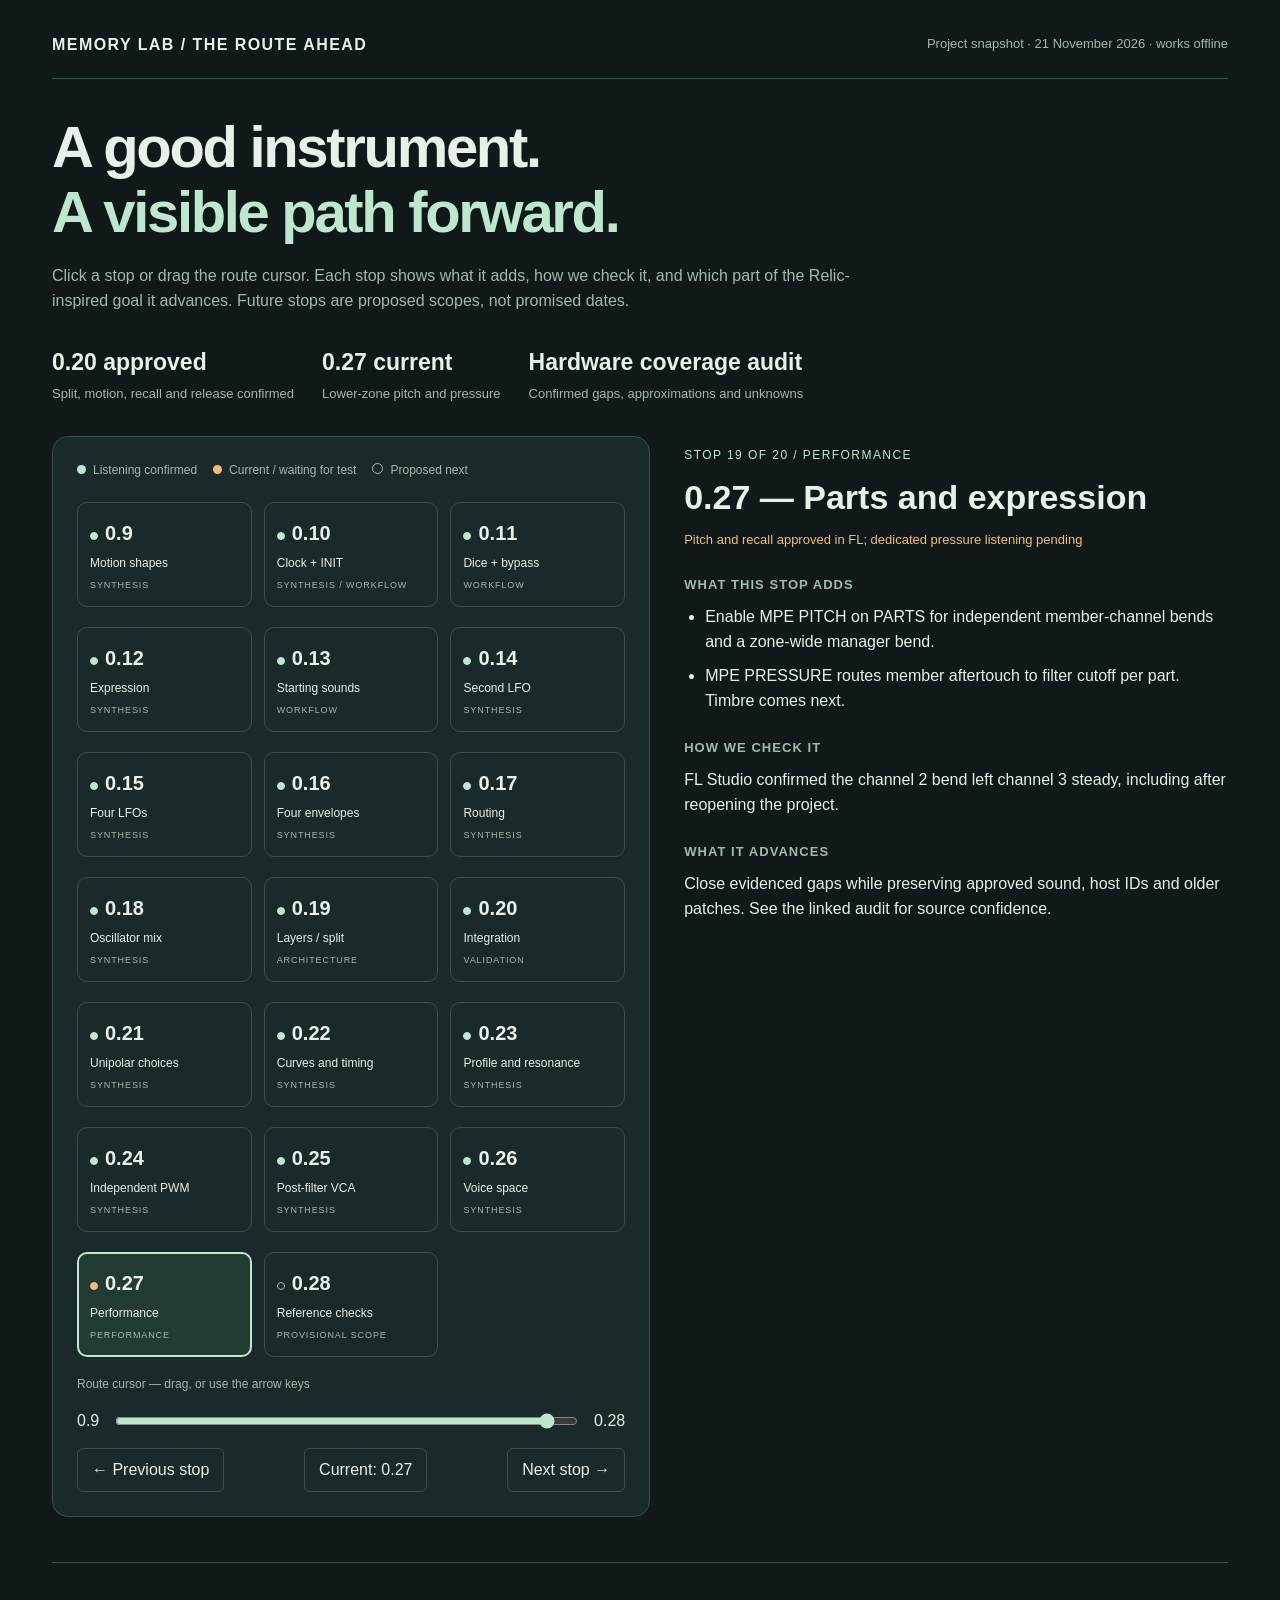
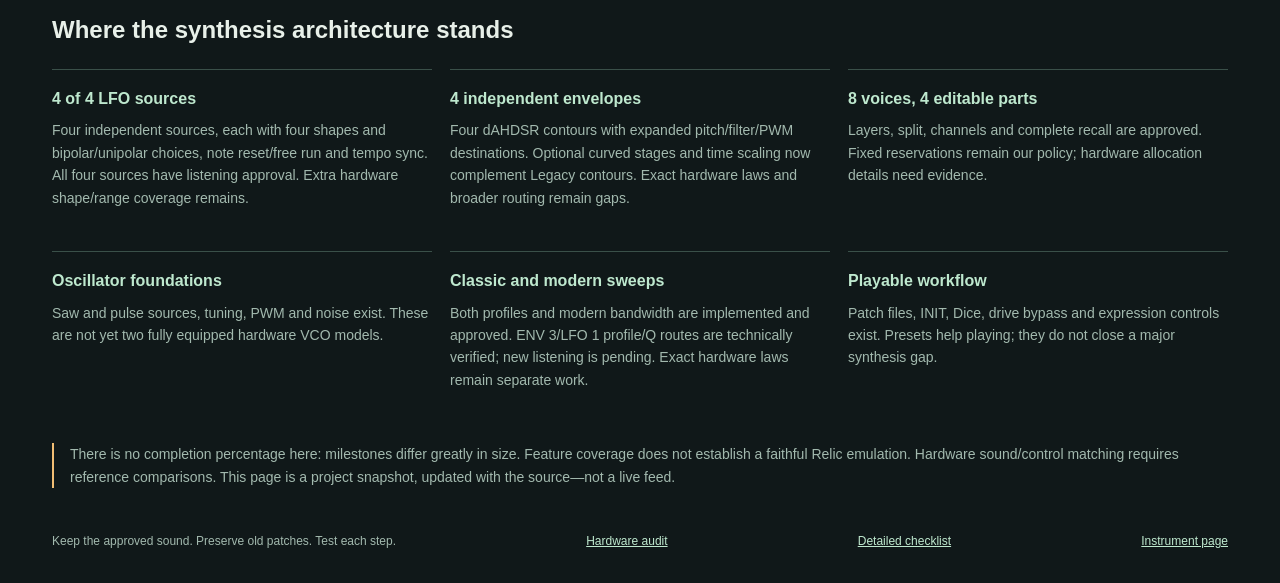
==== commit cbef5ad6: "Add member-channel MPE pressure to cutoff" ====
--- a/roadmap/index.html
+++ b/roadmap/index.html
@@ -11,7 +11,7 @@
 <header><div class="brand">MEMORY LAB / THE ROUTE AHEAD</div><div class="stamp">Project snapshot · 21 November 2026 · works offline</div></header>
 <h1>A good instrument.<br><em>A visible path forward.</em></h1>
 <p class="intro">Click a stop or drag the route cursor. Each stop shows what it adds, how we check it, and which part of the Relic-inspired goal it advances. Future stops are proposed scopes, not promised dates.</p>
-<div class="where"><div><strong>0.20 approved</strong><span>Split, motion, recall and release confirmed</span></div><div><strong>0.27 current</strong><span>Lower-zone pitch expression</span></div><div><strong>Hardware coverage audit</strong><span>Confirmed gaps, approximations and unknowns</span></div></div>
+<div class="where"><div><strong>0.20 approved</strong><span>Split, motion, recall and release confirmed</span></div><div><strong>0.27 current</strong><span>Lower-zone pitch and pressure</span></div><div><strong>Hardware coverage audit</strong><span>Confirmed gaps, approximations and unknowns</span></div></div>
 <div class="layout">
  <section class="map" aria-label="Interactive milestone route">
   <div class="legend"><span>Listening confirmed</span><span>Current / waiting for test</span><span>Proposed next</span></div>
@@ -55,7 +55,7 @@
 {"v": "0.24", "title": "Oscillator coverage", "short": "Independent PWM", "kind": "Synthesis", "status": "approved", "state": "PWM movement, isolation and patch recall confirmed in FL", "adds": ["Add six independent OSC 1 PWM depths per part. Sync and cross-modulation remain separate investigations.", "No promise of complete hardware conversion by this version."], "check": "Spectral/aliasing checks, single-note/chord audio and exact legacy preservation.", "goal": "Close evidenced gaps while preserving approved sound, host IDs and older patches. See the linked audit for source confidence."},
 {"v": "0.25", "title": "Voice-path study", "short": "Post-filter VCA", "kind": "Synthesis", "status": "approved", "state": "Clean and driven comparisons heard in FL", "adds": ["Choose Legacy or Post-filter for each part on DRIVE / AMP POSITION.", "No promise of complete hardware conversion by this version."], "check": "Matched-level clean/drive/noise listening; preserve old path and defaults.", "goal": "Close evidenced gaps while preserving approved sound, host IDs and older patches. See the linked audit for source confidence."},
 {"v": "0.26", "title": "Stereo and unison", "short": "Voice space", "kind": "Synthesis", "status": "approved", "state": "Stereo spread, unison and project recall confirmed in FL", "adds": ["Spread voices across the main stereo output and stack one, two or four voices per note within each part’s reservation.", "Additional output buses remain open."], "check": "Verify voice budget, routing, normalization and evidence for hardware policy.", "goal": "Close evidenced gaps while preserving approved sound, host IDs and older patches. See the linked audit for source confidence."},
-{"v": "0.27", "title": "Parts and expression", "short": "Performance", "kind": "Performance", "status": "current", "state": "Lower-zone pitch implemented; FL listening pending", "adds": ["Enable MPE PITCH on PARTS for independent member-channel bends and a zone-wide manager bend.", "Dedicated pressure and timbre routing are later work."], "check": "Controller/state tests; individual-key bends alone do not prove complete MPE.", "goal": "Close evidenced gaps while preserving approved sound, host IDs and older patches. See the linked audit for source confidence."},
+{"v": "0.27", "title": "Parts and expression", "short": "Performance", "kind": "Performance", "status": "current", "state": "Pitch and recall approved in FL; dedicated pressure listening pending", "adds": ["Enable MPE PITCH on PARTS for independent member-channel bends and a zone-wide manager bend.", "MPE PRESSURE routes member aftertouch to filter cutoff per part. Timbre comes next."], "check": "FL Studio confirmed the channel 2 bend left channel 3 steady, including after reopening the project.", "goal": "Close evidenced gaps while preserving approved sound, host IDs and older patches. See the linked audit for source confidence."},
 {"v": "0.28", "title": "Fidelity and release review", "short": "Reference checks", "kind": "Provisional scope", "status": "planned", "state": "Proposed scope; can split or change with evidence", "adds": ["Run hardware comparisons where possible, realtime and full DAW checks.", "No promise of complete hardware conversion by this version."], "check": "CPU/dropout, aliasing, automation/undo and long playing; explicitly retain unknowns.", "goal": "Close evidenced gaps while preserving approved sound, host IDs and older patches. See the linked audit for source confidence."}
 ];
 const route=document.getElementById('route'),cursor=document.getElementById('cursor'),detail=document.getElementById('detail');
@@ -63,4 +63,4 @@
 stops.forEach((s,i)=>{const b=document.createElement('button');b.type='button';b.className='stop';b.dataset.status=s.status;b.setAttribute('aria-label',`${s.v}: ${s.title}. ${s.state}`);b.innerHTML=`<span class="version"><span class="dot" aria-hidden="true"></span>${s.v}</span><span class="short">${s.short}</span><span class="kind">${s.kind.toUpperCase()}</span>`;b.addEventListener('click',()=>select(i));route.appendChild(b);});
 function select(index){selected=Math.max(0,Math.min(stops.length-1,index));const s=stops[selected];cursor.value=selected;cursor.setAttribute('aria-valuetext',`${s.v}: ${s.title}`);[...route.children].forEach((b,i)=>b.setAttribute('aria-pressed',String(i===selected)));detail.innerHTML=`<div class="kicker">STOP ${selected+1} OF ${stops.length} / ${s.kind.toUpperCase()}</div><h2>${s.v} — ${s.title}</h2><div class="status">${s.state}</div><h3>What this stop adds</h3><ul>${s.adds.map(t=>`<li>${t}</li>`).join('')}</ul><h3>How we check it</h3><p>${s.check}</p><h3>What it advances</h3><p>${s.goal}</p>`;document.getElementById('previous').disabled=selected===0;document.getElementById('next').disabled=selected===stops.length-1;}
 cursor.addEventListener('input',()=>select(Number(cursor.value)));document.getElementById('previous').addEventListener('click',()=>select(selected-1));document.getElementById('next').addEventListener('click',()=>select(selected+1));document.getElementById('current').addEventListener('click',()=>select(18));select(18);
-</script></body></html>+</script></body></html>
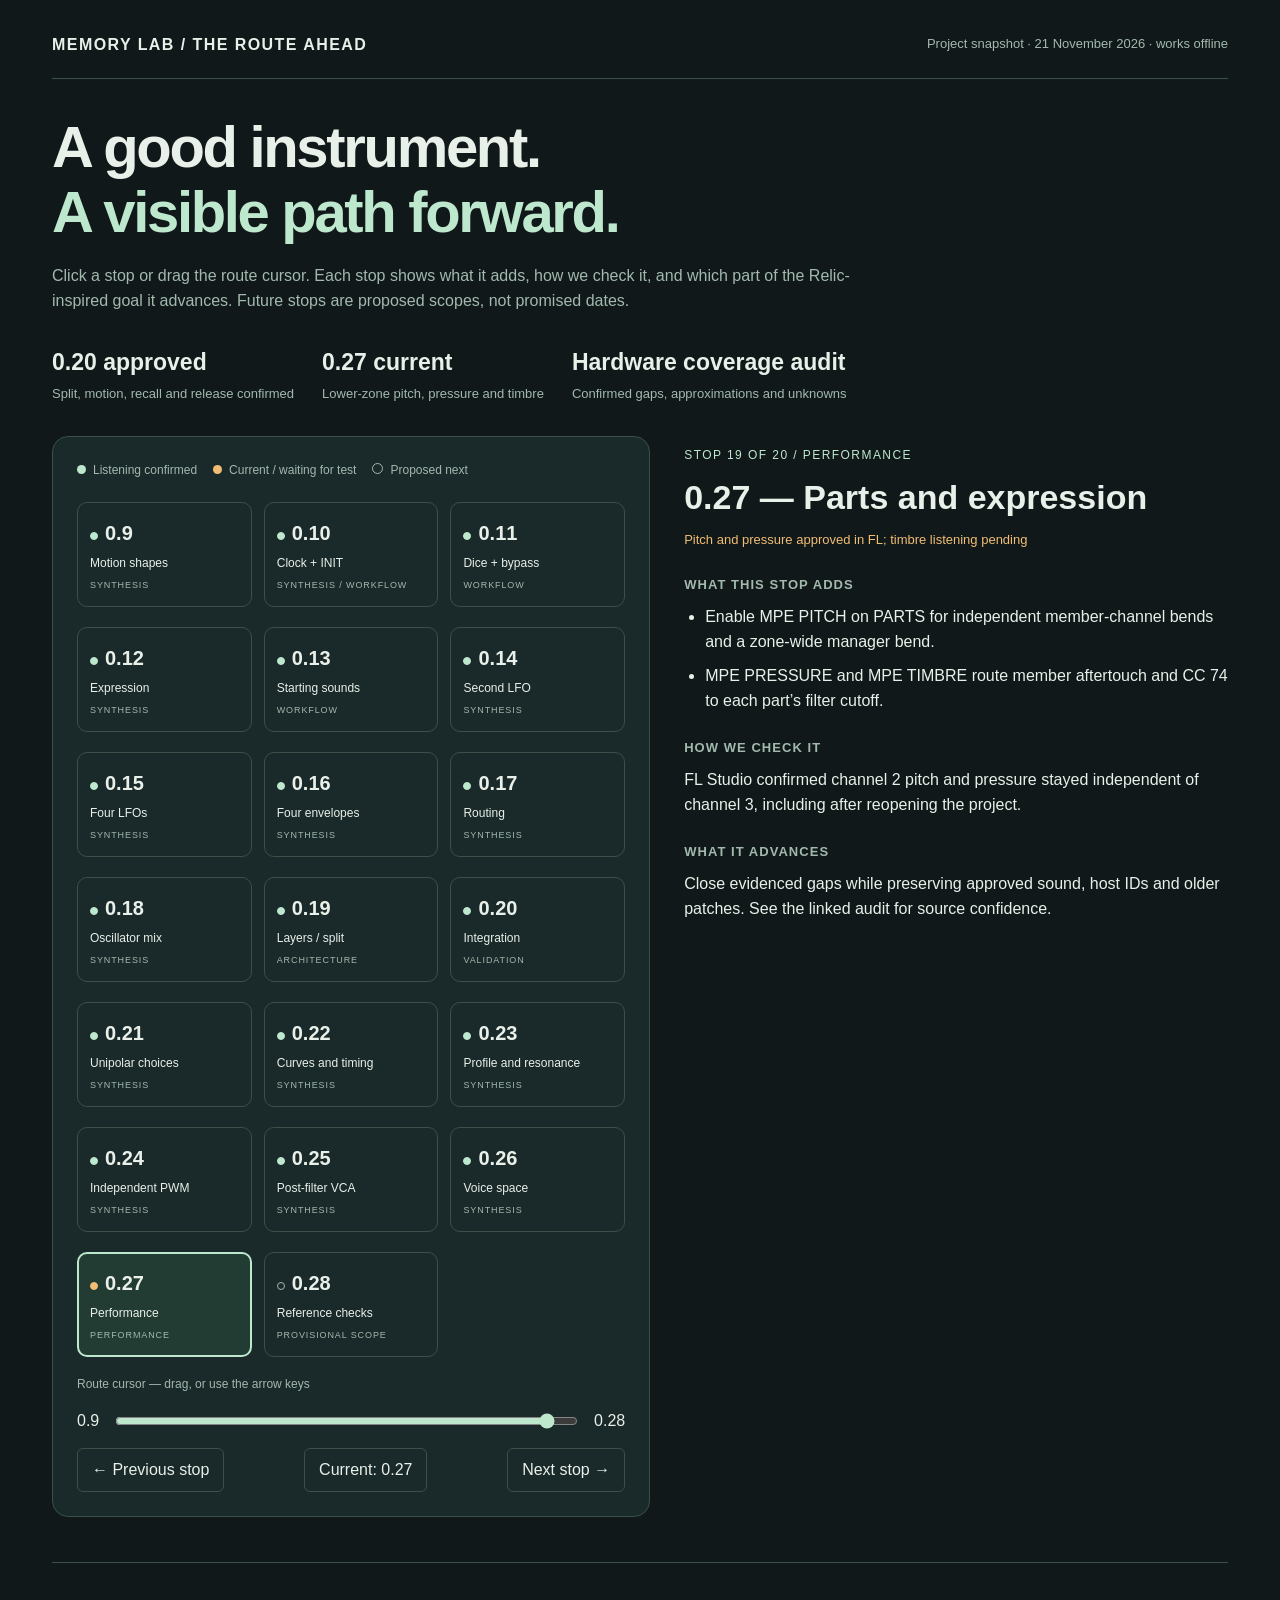
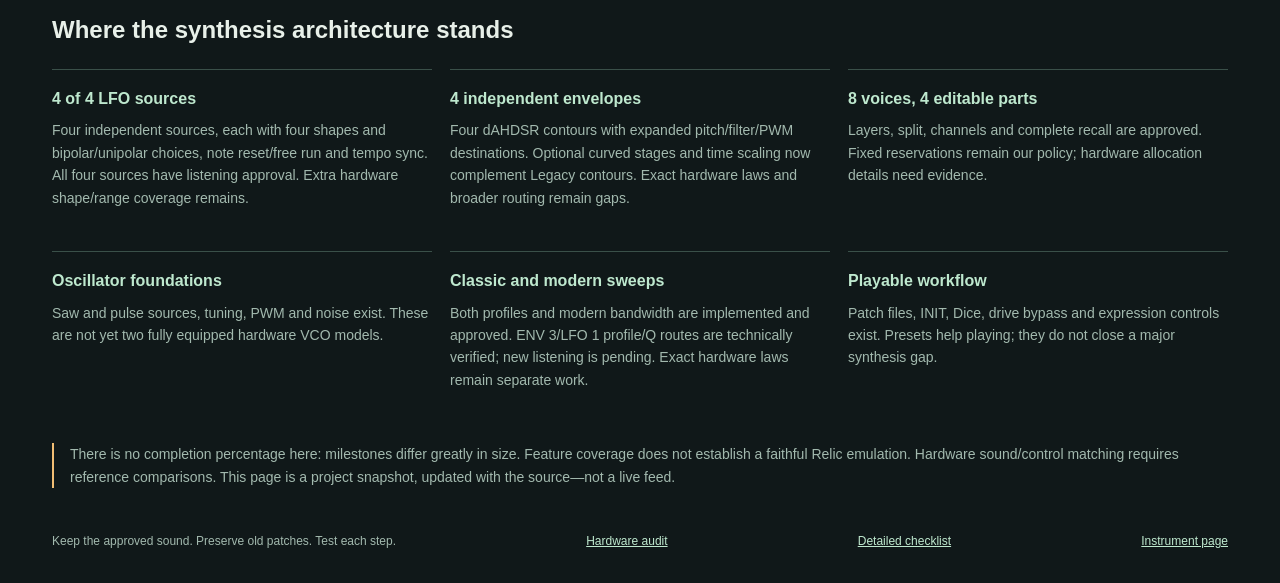
==== commit 41e41f7b: "Add member-channel MPE timbre to cutoff" ====
--- a/roadmap/index.html
+++ b/roadmap/index.html
@@ -11,7 +11,7 @@
 <header><div class="brand">MEMORY LAB / THE ROUTE AHEAD</div><div class="stamp">Project snapshot · 21 November 2026 · works offline</div></header>
 <h1>A good instrument.<br><em>A visible path forward.</em></h1>
 <p class="intro">Click a stop or drag the route cursor. Each stop shows what it adds, how we check it, and which part of the Relic-inspired goal it advances. Future stops are proposed scopes, not promised dates.</p>
-<div class="where"><div><strong>0.20 approved</strong><span>Split, motion, recall and release confirmed</span></div><div><strong>0.27 current</strong><span>Lower-zone pitch and pressure</span></div><div><strong>Hardware coverage audit</strong><span>Confirmed gaps, approximations and unknowns</span></div></div>
+<div class="where"><div><strong>0.20 approved</strong><span>Split, motion, recall and release confirmed</span></div><div><strong>0.27 current</strong><span>Lower-zone pitch, pressure and timbre</span></div><div><strong>Hardware coverage audit</strong><span>Confirmed gaps, approximations and unknowns</span></div></div>
 <div class="layout">
  <section class="map" aria-label="Interactive milestone route">
   <div class="legend"><span>Listening confirmed</span><span>Current / waiting for test</span><span>Proposed next</span></div>
@@ -55,7 +55,7 @@
 {"v": "0.24", "title": "Oscillator coverage", "short": "Independent PWM", "kind": "Synthesis", "status": "approved", "state": "PWM movement, isolation and patch recall confirmed in FL", "adds": ["Add six independent OSC 1 PWM depths per part. Sync and cross-modulation remain separate investigations.", "No promise of complete hardware conversion by this version."], "check": "Spectral/aliasing checks, single-note/chord audio and exact legacy preservation.", "goal": "Close evidenced gaps while preserving approved sound, host IDs and older patches. See the linked audit for source confidence."},
 {"v": "0.25", "title": "Voice-path study", "short": "Post-filter VCA", "kind": "Synthesis", "status": "approved", "state": "Clean and driven comparisons heard in FL", "adds": ["Choose Legacy or Post-filter for each part on DRIVE / AMP POSITION.", "No promise of complete hardware conversion by this version."], "check": "Matched-level clean/drive/noise listening; preserve old path and defaults.", "goal": "Close evidenced gaps while preserving approved sound, host IDs and older patches. See the linked audit for source confidence."},
 {"v": "0.26", "title": "Stereo and unison", "short": "Voice space", "kind": "Synthesis", "status": "approved", "state": "Stereo spread, unison and project recall confirmed in FL", "adds": ["Spread voices across the main stereo output and stack one, two or four voices per note within each part’s reservation.", "Additional output buses remain open."], "check": "Verify voice budget, routing, normalization and evidence for hardware policy.", "goal": "Close evidenced gaps while preserving approved sound, host IDs and older patches. See the linked audit for source confidence."},
-{"v": "0.27", "title": "Parts and expression", "short": "Performance", "kind": "Performance", "status": "current", "state": "Pitch and recall approved in FL; dedicated pressure listening pending", "adds": ["Enable MPE PITCH on PARTS for independent member-channel bends and a zone-wide manager bend.", "MPE PRESSURE routes member aftertouch to filter cutoff per part. Timbre comes next."], "check": "FL Studio confirmed the channel 2 bend left channel 3 steady, including after reopening the project.", "goal": "Close evidenced gaps while preserving approved sound, host IDs and older patches. See the linked audit for source confidence."},
+{"v": "0.27", "title": "Parts and expression", "short": "Performance", "kind": "Performance", "status": "current", "state": "Pitch and pressure approved in FL; timbre listening pending", "adds": ["Enable MPE PITCH on PARTS for independent member-channel bends and a zone-wide manager bend.", "MPE PRESSURE and MPE TIMBRE route member aftertouch and CC 74 to each part’s filter cutoff."], "check": "FL Studio confirmed channel 2 pitch and pressure stayed independent of channel 3, including after reopening the project.", "goal": "Close evidenced gaps while preserving approved sound, host IDs and older patches. See the linked audit for source confidence."},
 {"v": "0.28", "title": "Fidelity and release review", "short": "Reference checks", "kind": "Provisional scope", "status": "planned", "state": "Proposed scope; can split or change with evidence", "adds": ["Run hardware comparisons where possible, realtime and full DAW checks.", "No promise of complete hardware conversion by this version."], "check": "CPU/dropout, aliasing, automation/undo and long playing; explicitly retain unknowns.", "goal": "Close evidenced gaps while preserving approved sound, host IDs and older patches. See the linked audit for source confidence."}
 ];
 const route=document.getElementById('route'),cursor=document.getElementById('cursor'),detail=document.getElementById('detail');
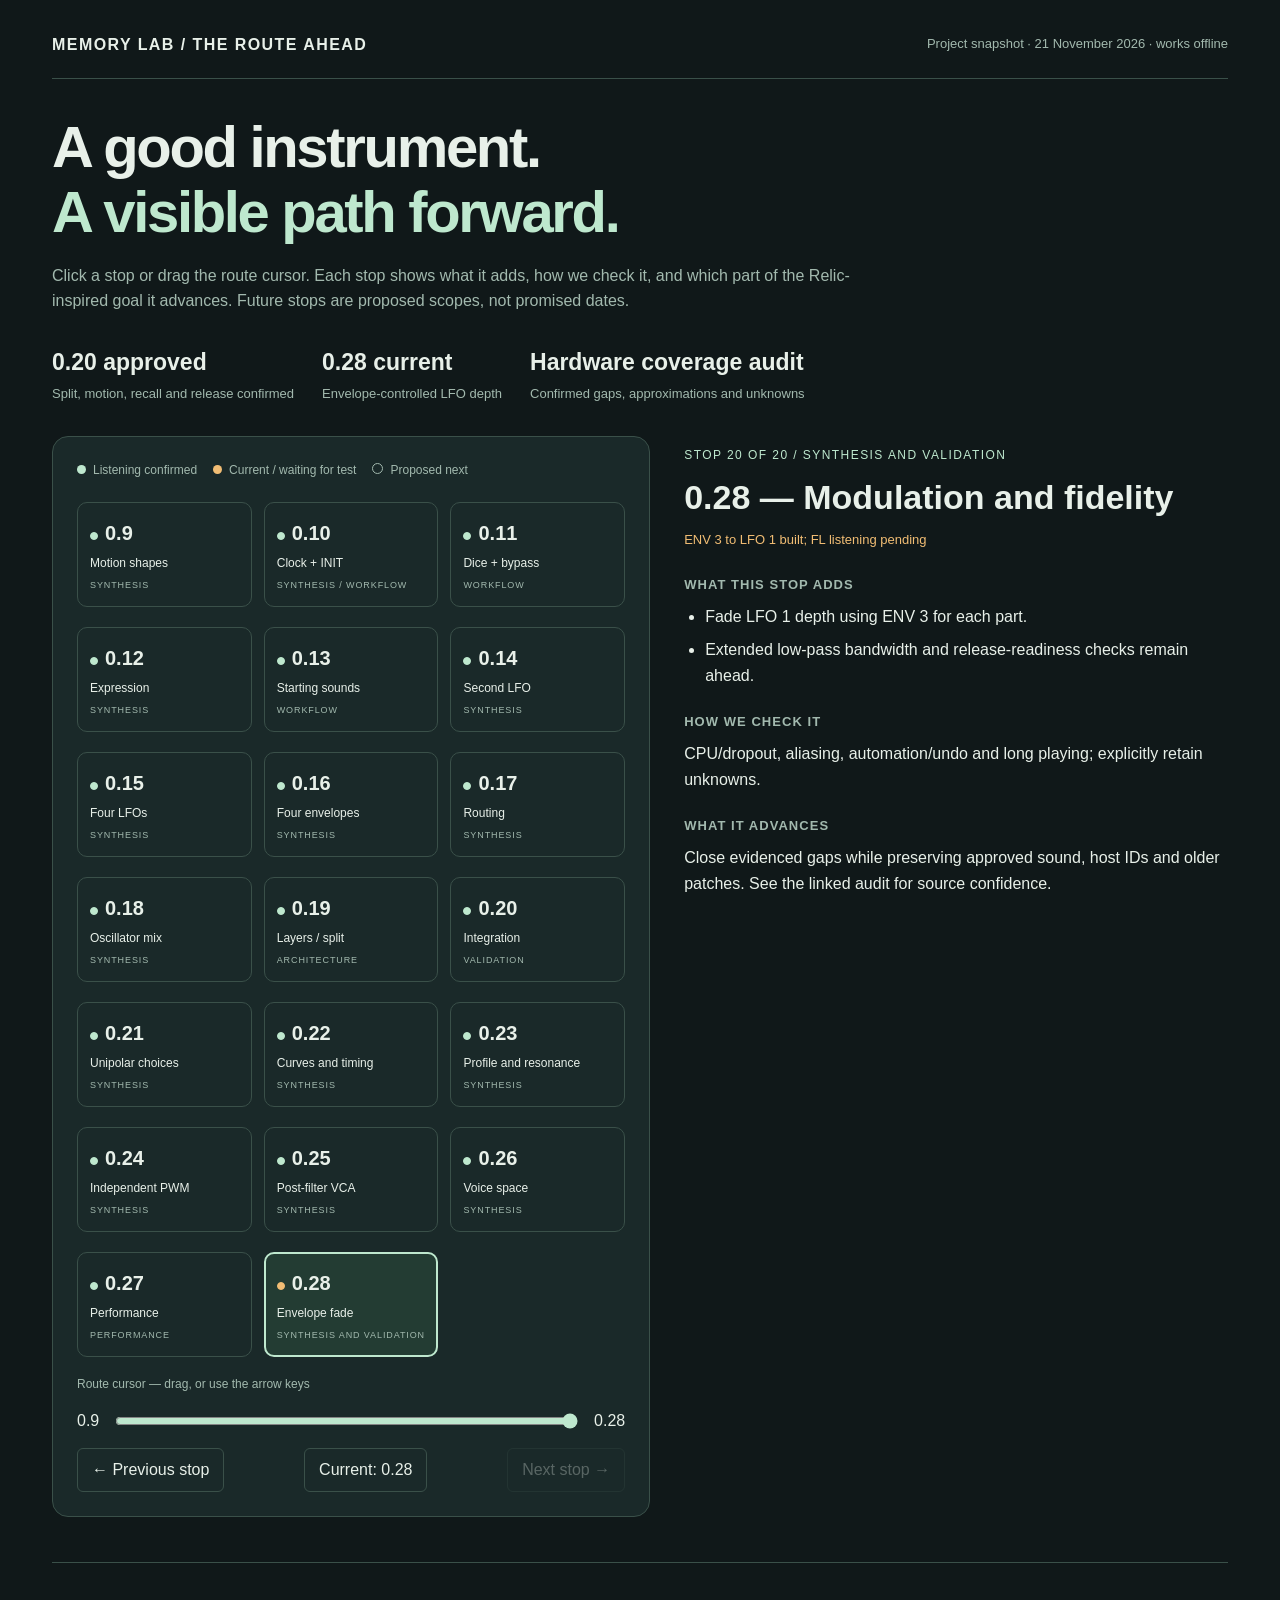
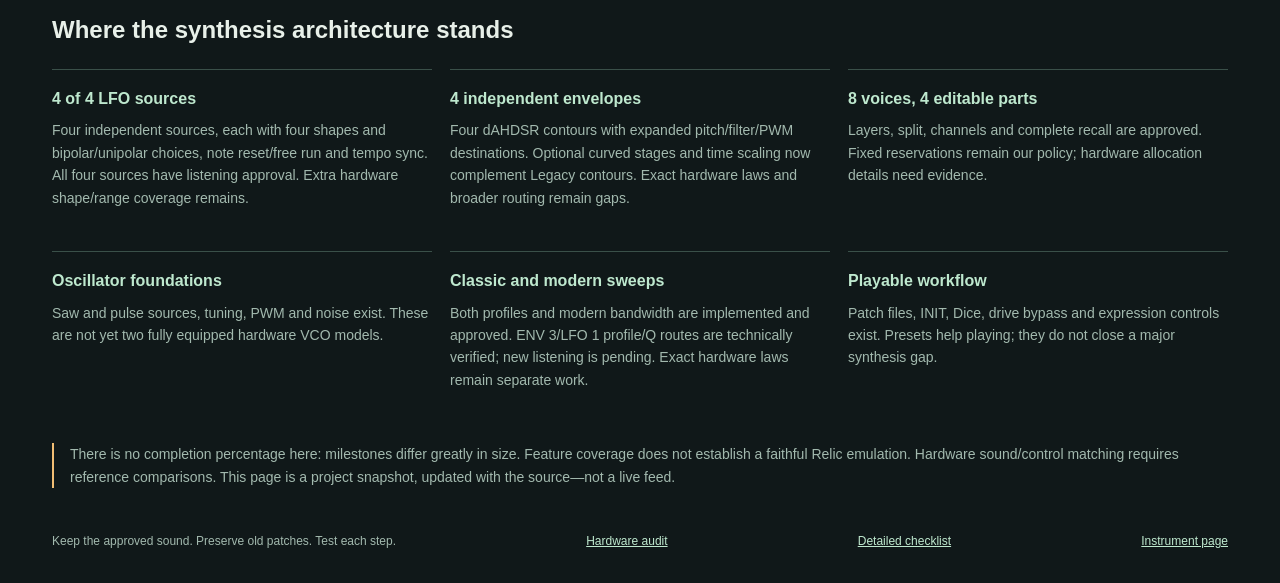
==== commit 349de0b9: "Add envelope-controlled LFO 1 depth" ====
--- a/roadmap/index.html
+++ b/roadmap/index.html
@@ -11,14 +11,14 @@
 <header><div class="brand">MEMORY LAB / THE ROUTE AHEAD</div><div class="stamp">Project snapshot · 21 November 2026 · works offline</div></header>
 <h1>A good instrument.<br><em>A visible path forward.</em></h1>
 <p class="intro">Click a stop or drag the route cursor. Each stop shows what it adds, how we check it, and which part of the Relic-inspired goal it advances. Future stops are proposed scopes, not promised dates.</p>
-<div class="where"><div><strong>0.20 approved</strong><span>Split, motion, recall and release confirmed</span></div><div><strong>0.27 current</strong><span>Lower-zone pitch, pressure and timbre</span></div><div><strong>Hardware coverage audit</strong><span>Confirmed gaps, approximations and unknowns</span></div></div>
+<div class="where"><div><strong>0.20 approved</strong><span>Split, motion, recall and release confirmed</span></div><div><strong>0.28 current</strong><span>Envelope-controlled LFO depth</span></div><div><strong>Hardware coverage audit</strong><span>Confirmed gaps, approximations and unknowns</span></div></div>
 <div class="layout">
  <section class="map" aria-label="Interactive milestone route">
   <div class="legend"><span>Listening confirmed</span><span>Current / waiting for test</span><span>Proposed next</span></div>
   <div id="route" class="route" role="group" aria-label="Choose a version stop"></div>
   <p class="route-help"><label for="cursor">Route cursor — drag, or use the arrow keys</label></p>
   <div class="range-row"><span aria-hidden="true">0.9</span><input id="cursor" type="range" min="0" max="19" value="17" step="1" aria-label="Selected milestone"><span aria-hidden="true">0.28</span></div>
-  <div class="nav"><button id="previous" type="button">← Previous stop</button><button id="current" type="button">Current: 0.27</button><button id="next" type="button">Next stop →</button></div>
+  <div class="nav"><button id="previous" type="button">← Previous stop</button><button id="current" type="button">Current: 0.28</button><button id="next" type="button">Next stop →</button></div>
  </section>
  <section id="detail" class="detail" aria-live="polite" aria-atomic="true"></section>
 </div>
@@ -55,12 +55,12 @@
 {"v": "0.24", "title": "Oscillator coverage", "short": "Independent PWM", "kind": "Synthesis", "status": "approved", "state": "PWM movement, isolation and patch recall confirmed in FL", "adds": ["Add six independent OSC 1 PWM depths per part. Sync and cross-modulation remain separate investigations.", "No promise of complete hardware conversion by this version."], "check": "Spectral/aliasing checks, single-note/chord audio and exact legacy preservation.", "goal": "Close evidenced gaps while preserving approved sound, host IDs and older patches. See the linked audit for source confidence."},
 {"v": "0.25", "title": "Voice-path study", "short": "Post-filter VCA", "kind": "Synthesis", "status": "approved", "state": "Clean and driven comparisons heard in FL", "adds": ["Choose Legacy or Post-filter for each part on DRIVE / AMP POSITION.", "No promise of complete hardware conversion by this version."], "check": "Matched-level clean/drive/noise listening; preserve old path and defaults.", "goal": "Close evidenced gaps while preserving approved sound, host IDs and older patches. See the linked audit for source confidence."},
 {"v": "0.26", "title": "Stereo and unison", "short": "Voice space", "kind": "Synthesis", "status": "approved", "state": "Stereo spread, unison and project recall confirmed in FL", "adds": ["Spread voices across the main stereo output and stack one, two or four voices per note within each part’s reservation.", "Additional output buses remain open."], "check": "Verify voice budget, routing, normalization and evidence for hardware policy.", "goal": "Close evidenced gaps while preserving approved sound, host IDs and older patches. See the linked audit for source confidence."},
-{"v": "0.27", "title": "Parts and expression", "short": "Performance", "kind": "Performance", "status": "current", "state": "Pitch and pressure approved in FL; timbre listening pending", "adds": ["Enable MPE PITCH on PARTS for independent member-channel bends and a zone-wide manager bend.", "MPE PRESSURE and MPE TIMBRE route member aftertouch and CC 74 to each part’s filter cutoff."], "check": "FL Studio confirmed channel 2 pitch and pressure stayed independent of channel 3, including after reopening the project.", "goal": "Close evidenced gaps while preserving approved sound, host IDs and older patches. See the linked audit for source confidence."},
-{"v": "0.28", "title": "Fidelity and release review", "short": "Reference checks", "kind": "Provisional scope", "status": "planned", "state": "Proposed scope; can split or change with evidence", "adds": ["Run hardware comparisons where possible, realtime and full DAW checks.", "No promise of complete hardware conversion by this version."], "check": "CPU/dropout, aliasing, automation/undo and long playing; explicitly retain unknowns.", "goal": "Close evidenced gaps while preserving approved sound, host IDs and older patches. See the linked audit for source confidence."}
+{"v": "0.27", "title": "Parts and expression", "short": "Performance", "kind": "Performance", "status": "approved", "state": "Pitch, pressure, timbre and project recall confirmed in FL", "adds": ["Enable MPE PITCH on PARTS for independent member-channel bends and a zone-wide manager bend.", "MPE PRESSURE and MPE TIMBRE route member aftertouch and CC 74 to each part’s filter cutoff."], "check": "FL Studio confirmed channel 2 pitch, pressure and timbre stayed independent of channel 3, including after reopening the project.", "goal": "Close evidenced gaps while preserving approved sound, host IDs and older patches. See the linked audit for source confidence."},
+{"v": "0.28", "title": "Modulation and fidelity", "short": "Envelope fade", "kind": "Synthesis and validation", "status": "current", "state": "ENV 3 to LFO 1 built; FL listening pending", "adds": ["Fade LFO 1 depth using ENV 3 for each part.", "Extended low-pass bandwidth and release-readiness checks remain ahead."], "check": "CPU/dropout, aliasing, automation/undo and long playing; explicitly retain unknowns.", "goal": "Close evidenced gaps while preserving approved sound, host IDs and older patches. See the linked audit for source confidence."}
 ];
 const route=document.getElementById('route'),cursor=document.getElementById('cursor'),detail=document.getElementById('detail');
-let selected=18;
+let selected=19;
 stops.forEach((s,i)=>{const b=document.createElement('button');b.type='button';b.className='stop';b.dataset.status=s.status;b.setAttribute('aria-label',`${s.v}: ${s.title}. ${s.state}`);b.innerHTML=`<span class="version"><span class="dot" aria-hidden="true"></span>${s.v}</span><span class="short">${s.short}</span><span class="kind">${s.kind.toUpperCase()}</span>`;b.addEventListener('click',()=>select(i));route.appendChild(b);});
 function select(index){selected=Math.max(0,Math.min(stops.length-1,index));const s=stops[selected];cursor.value=selected;cursor.setAttribute('aria-valuetext',`${s.v}: ${s.title}`);[...route.children].forEach((b,i)=>b.setAttribute('aria-pressed',String(i===selected)));detail.innerHTML=`<div class="kicker">STOP ${selected+1} OF ${stops.length} / ${s.kind.toUpperCase()}</div><h2>${s.v} — ${s.title}</h2><div class="status">${s.state}</div><h3>What this stop adds</h3><ul>${s.adds.map(t=>`<li>${t}</li>`).join('')}</ul><h3>How we check it</h3><p>${s.check}</p><h3>What it advances</h3><p>${s.goal}</p>`;document.getElementById('previous').disabled=selected===0;document.getElementById('next').disabled=selected===stops.length-1;}
-cursor.addEventListener('input',()=>select(Number(cursor.value)));document.getElementById('previous').addEventListener('click',()=>select(selected-1));document.getElementById('next').addEventListener('click',()=>select(selected+1));document.getElementById('current').addEventListener('click',()=>select(18));select(18);
+cursor.addEventListener('input',()=>select(Number(cursor.value)));document.getElementById('previous').addEventListener('click',()=>select(selected-1));document.getElementById('next').addEventListener('click',()=>select(selected+1));document.getElementById('current').addEventListener('click',()=>select(19));select(19);
 </script></body></html>
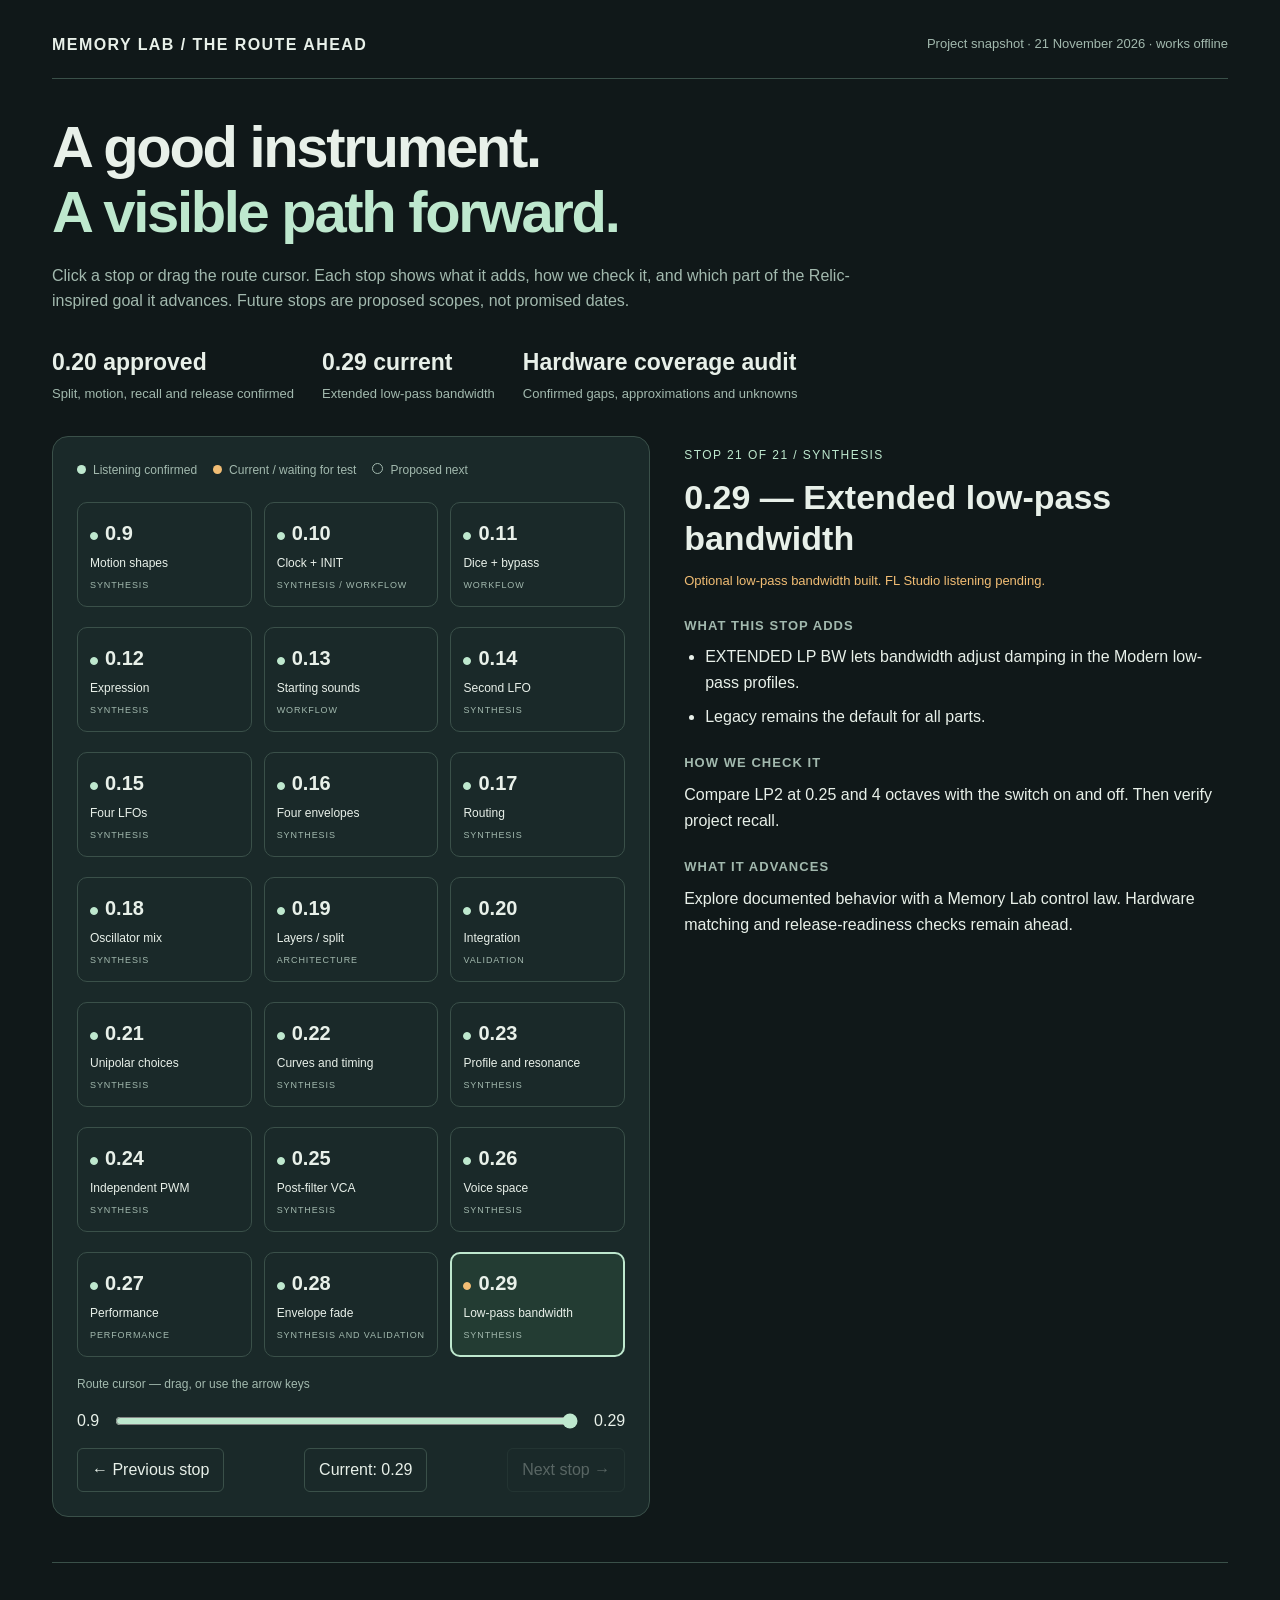
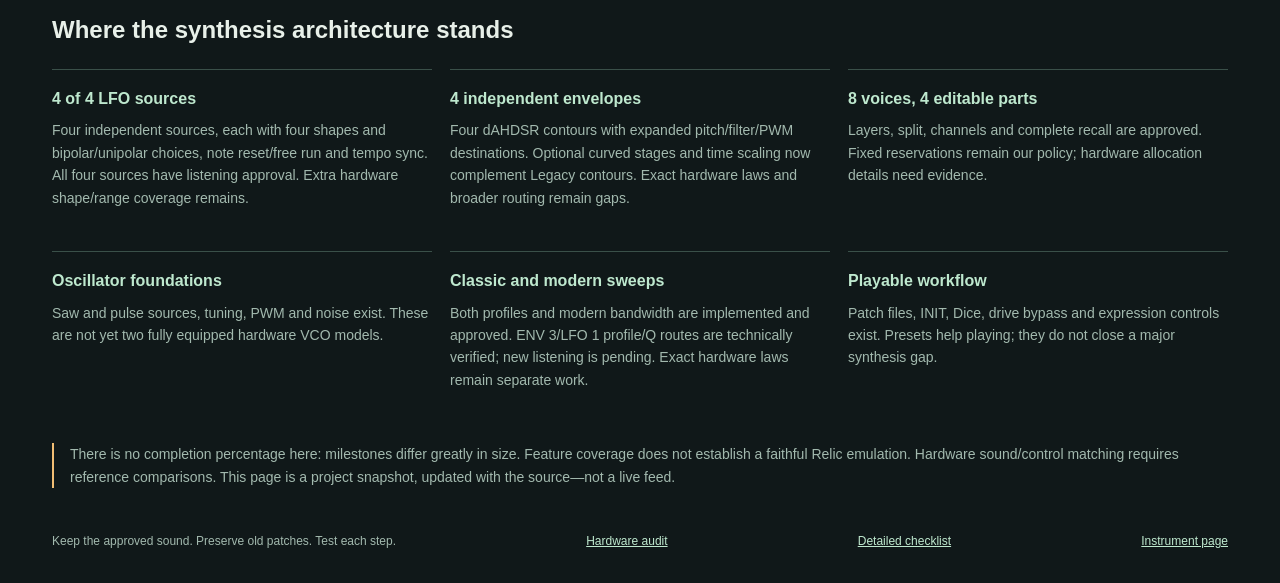
==== commit 9314cf58: "Add optional extended low-pass bandwidth" ====
--- a/roadmap/index.html
+++ b/roadmap/index.html
@@ -11,14 +11,14 @@
 <header><div class="brand">MEMORY LAB / THE ROUTE AHEAD</div><div class="stamp">Project snapshot · 21 November 2026 · works offline</div></header>
 <h1>A good instrument.<br><em>A visible path forward.</em></h1>
 <p class="intro">Click a stop or drag the route cursor. Each stop shows what it adds, how we check it, and which part of the Relic-inspired goal it advances. Future stops are proposed scopes, not promised dates.</p>
-<div class="where"><div><strong>0.20 approved</strong><span>Split, motion, recall and release confirmed</span></div><div><strong>0.28 current</strong><span>Envelope-controlled LFO depth</span></div><div><strong>Hardware coverage audit</strong><span>Confirmed gaps, approximations and unknowns</span></div></div>
+<div class="where"><div><strong>0.20 approved</strong><span>Split, motion, recall and release confirmed</span></div><div><strong>0.29 current</strong><span>Extended low-pass bandwidth</span></div><div><strong>Hardware coverage audit</strong><span>Confirmed gaps, approximations and unknowns</span></div></div>
 <div class="layout">
  <section class="map" aria-label="Interactive milestone route">
   <div class="legend"><span>Listening confirmed</span><span>Current / waiting for test</span><span>Proposed next</span></div>
   <div id="route" class="route" role="group" aria-label="Choose a version stop"></div>
   <p class="route-help"><label for="cursor">Route cursor — drag, or use the arrow keys</label></p>
-  <div class="range-row"><span aria-hidden="true">0.9</span><input id="cursor" type="range" min="0" max="19" value="17" step="1" aria-label="Selected milestone"><span aria-hidden="true">0.28</span></div>
-  <div class="nav"><button id="previous" type="button">← Previous stop</button><button id="current" type="button">Current: 0.28</button><button id="next" type="button">Next stop →</button></div>
+  <div class="range-row"><span aria-hidden="true">0.9</span><input id="cursor" type="range" min="0" max="20" value="20" step="1" aria-label="Selected milestone"><span aria-hidden="true">0.29</span></div>
+  <div class="nav"><button id="previous" type="button">← Previous stop</button><button id="current" type="button">Current: 0.29</button><button id="next" type="button">Next stop →</button></div>
  </section>
  <section id="detail" class="detail" aria-live="polite" aria-atomic="true"></section>
 </div>
@@ -32,7 +32,7 @@
 </div></section>
 <p class="note">There is no completion percentage here: milestones differ greatly in size. Feature coverage does not establish a faithful Relic emulation. Hardware sound/control matching requires reference comparisons. This page is a project snapshot, updated with the source—not a live feed.</p>
 <footer><span>Keep the approved sound. Preserve old patches. Test each step.</span><a href="../RELIC-COVERAGE-AUDIT.md">Hardware audit</a><a href="../MILESTONES.md">Detailed checklist</a><a href="../docs/index.html">Instrument page</a></footer>
-<noscript>Enable JavaScript for the clickable route. The current milestone is 0.20 integration. Waveforms and alpha.2 recall confirmed; modern filter checks approved; part sounds and recall confirmed; live CPU and full automation checks remain. The coverage summary below and the detailed checklist remain readable without it.</noscript>
+<noscript>Enable JavaScript for the clickable route. The current milestone is 0.29 extended low-pass bandwidth. FL Studio listening is pending. The coverage summary below and the detailed checklist remain readable without it.</noscript>
 </main>
 <script>
 "use strict";
@@ -56,11 +56,13 @@
 {"v": "0.25", "title": "Voice-path study", "short": "Post-filter VCA", "kind": "Synthesis", "status": "approved", "state": "Clean and driven comparisons heard in FL", "adds": ["Choose Legacy or Post-filter for each part on DRIVE / AMP POSITION.", "No promise of complete hardware conversion by this version."], "check": "Matched-level clean/drive/noise listening; preserve old path and defaults.", "goal": "Close evidenced gaps while preserving approved sound, host IDs and older patches. See the linked audit for source confidence."},
 {"v": "0.26", "title": "Stereo and unison", "short": "Voice space", "kind": "Synthesis", "status": "approved", "state": "Stereo spread, unison and project recall confirmed in FL", "adds": ["Spread voices across the main stereo output and stack one, two or four voices per note within each part’s reservation.", "Additional output buses remain open."], "check": "Verify voice budget, routing, normalization and evidence for hardware policy.", "goal": "Close evidenced gaps while preserving approved sound, host IDs and older patches. See the linked audit for source confidence."},
 {"v": "0.27", "title": "Parts and expression", "short": "Performance", "kind": "Performance", "status": "approved", "state": "Pitch, pressure, timbre and project recall confirmed in FL", "adds": ["Enable MPE PITCH on PARTS for independent member-channel bends and a zone-wide manager bend.", "MPE PRESSURE and MPE TIMBRE route member aftertouch and CC 74 to each part’s filter cutoff."], "check": "FL Studio confirmed channel 2 pitch, pressure and timbre stayed independent of channel 3, including after reopening the project.", "goal": "Close evidenced gaps while preserving approved sound, host IDs and older patches. See the linked audit for source confidence."},
-{"v": "0.28", "title": "Modulation and fidelity", "short": "Envelope fade", "kind": "Synthesis and validation", "status": "current", "state": "ENV 3 to LFO 1 built; FL listening pending", "adds": ["Fade LFO 1 depth using ENV 3 for each part.", "Extended low-pass bandwidth and release-readiness checks remain ahead."], "check": "CPU/dropout, aliasing, automation/undo and long playing; explicitly retain unknowns.", "goal": "Close evidenced gaps while preserving approved sound, host IDs and older patches. See the linked audit for source confidence."}
+{"v": "0.28", "title": "Modulation and fidelity", "short": "Envelope fade", "kind": "Synthesis and validation", "status": "approved", "state": "Vibrato fade and FL Studio project recall confirmed", "adds": ["Fade LFO 1 depth using ENV 3 for each part."], "check": "FL Studio listening and reopening confirmed with ENV 3 FADE at 100%.", "goal": "Close evidenced gaps while preserving approved sound, host IDs and older patches. See the linked audit for source confidence."},
+{"v": "0.29", "title": "Extended low-pass bandwidth", "short": "Low-pass bandwidth", "kind": "Synthesis", "status": "current", "state": "Optional low-pass bandwidth built. FL Studio listening pending.", "adds": ["EXTENDED LP BW lets bandwidth adjust damping in the Modern low-pass profiles.", "Legacy remains the default for all parts."], "check": "Compare LP2 at 0.25 and 4 octaves with the switch on and off. Then verify project recall.", "goal": "Explore documented behavior with a Memory Lab control law. Hardware matching and release-readiness checks remain ahead."}
 ];
 const route=document.getElementById('route'),cursor=document.getElementById('cursor'),detail=document.getElementById('detail');
-let selected=19;
+const currentStop=stops.length-1;
+let selected=currentStop;
 stops.forEach((s,i)=>{const b=document.createElement('button');b.type='button';b.className='stop';b.dataset.status=s.status;b.setAttribute('aria-label',`${s.v}: ${s.title}. ${s.state}`);b.innerHTML=`<span class="version"><span class="dot" aria-hidden="true"></span>${s.v}</span><span class="short">${s.short}</span><span class="kind">${s.kind.toUpperCase()}</span>`;b.addEventListener('click',()=>select(i));route.appendChild(b);});
 function select(index){selected=Math.max(0,Math.min(stops.length-1,index));const s=stops[selected];cursor.value=selected;cursor.setAttribute('aria-valuetext',`${s.v}: ${s.title}`);[...route.children].forEach((b,i)=>b.setAttribute('aria-pressed',String(i===selected)));detail.innerHTML=`<div class="kicker">STOP ${selected+1} OF ${stops.length} / ${s.kind.toUpperCase()}</div><h2>${s.v} — ${s.title}</h2><div class="status">${s.state}</div><h3>What this stop adds</h3><ul>${s.adds.map(t=>`<li>${t}</li>`).join('')}</ul><h3>How we check it</h3><p>${s.check}</p><h3>What it advances</h3><p>${s.goal}</p>`;document.getElementById('previous').disabled=selected===0;document.getElementById('next').disabled=selected===stops.length-1;}
-cursor.addEventListener('input',()=>select(Number(cursor.value)));document.getElementById('previous').addEventListener('click',()=>select(selected-1));document.getElementById('next').addEventListener('click',()=>select(selected+1));document.getElementById('current').addEventListener('click',()=>select(19));select(19);
+cursor.addEventListener('input',()=>select(Number(cursor.value)));document.getElementById('previous').addEventListener('click',()=>select(selected-1));document.getElementById('next').addEventListener('click',()=>select(selected+1));document.getElementById('current').addEventListener('click',()=>select(currentStop));select(currentStop);
 </script></body></html>
